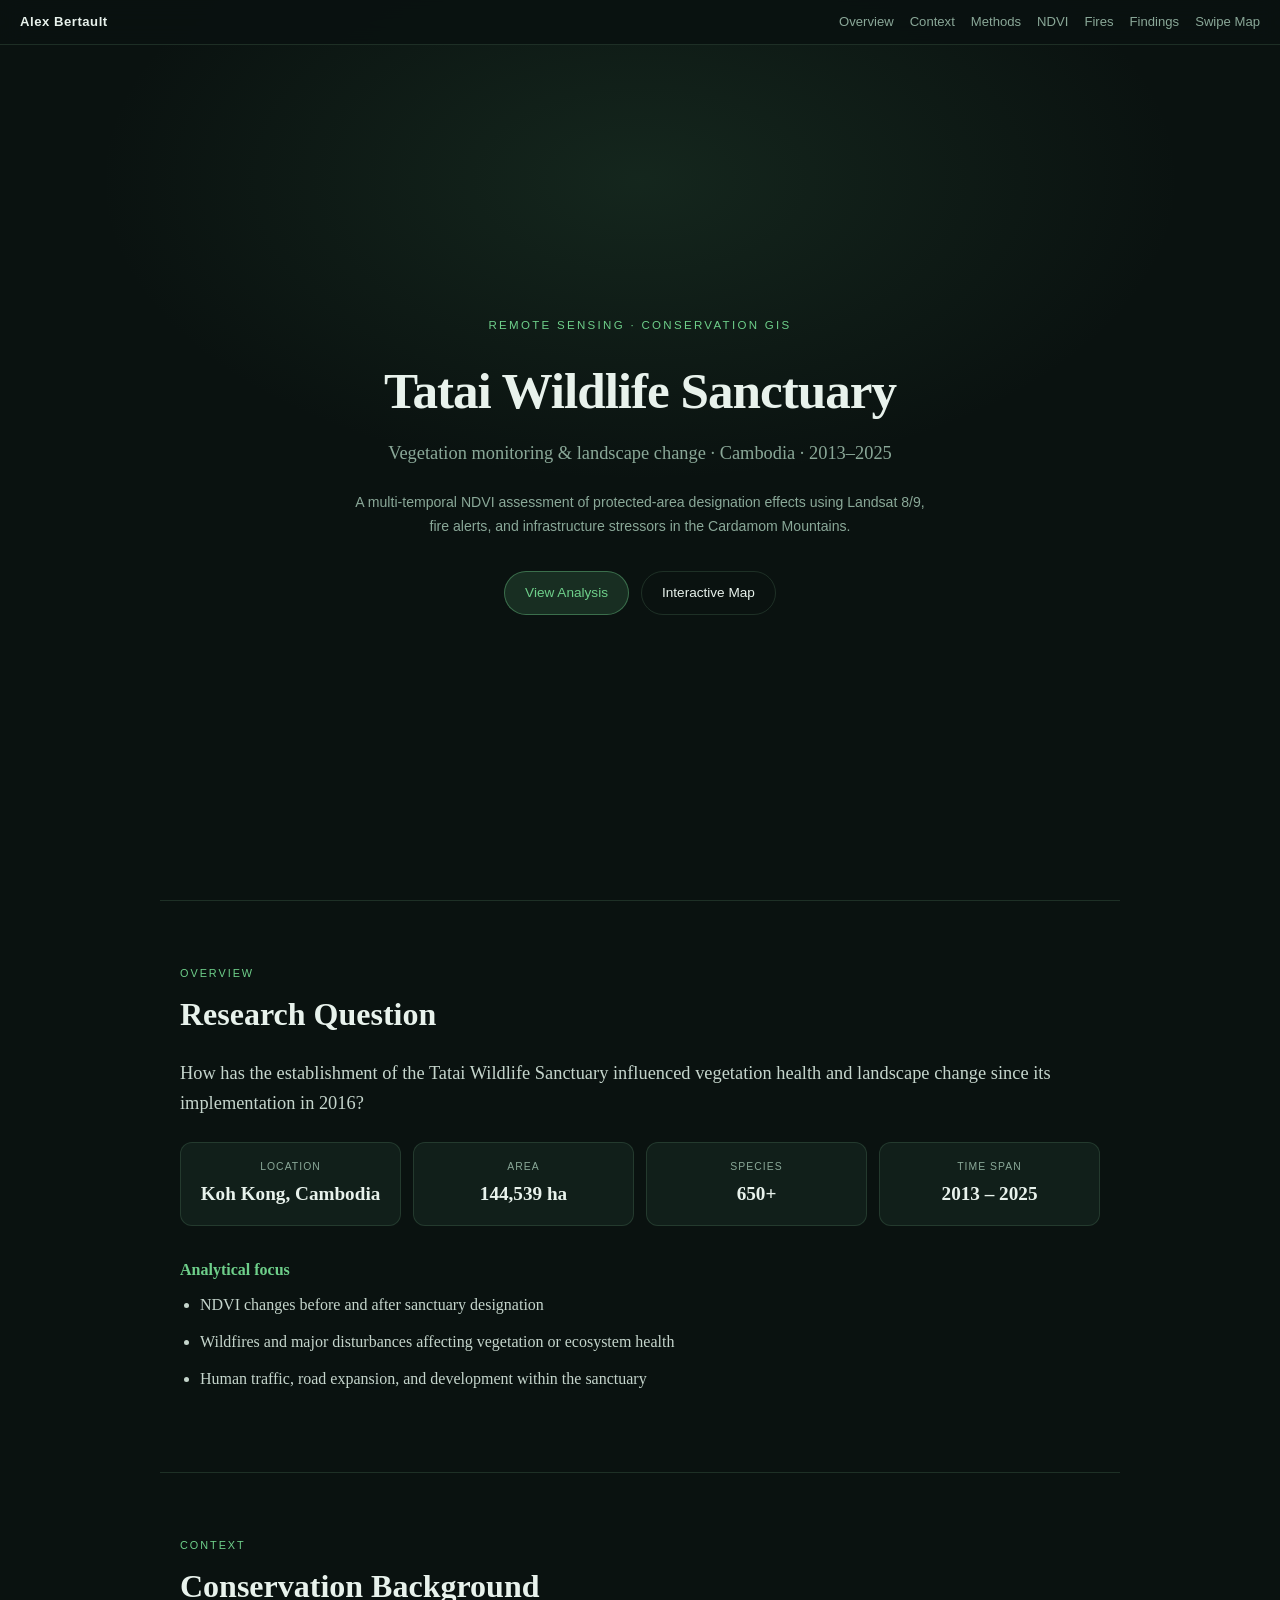
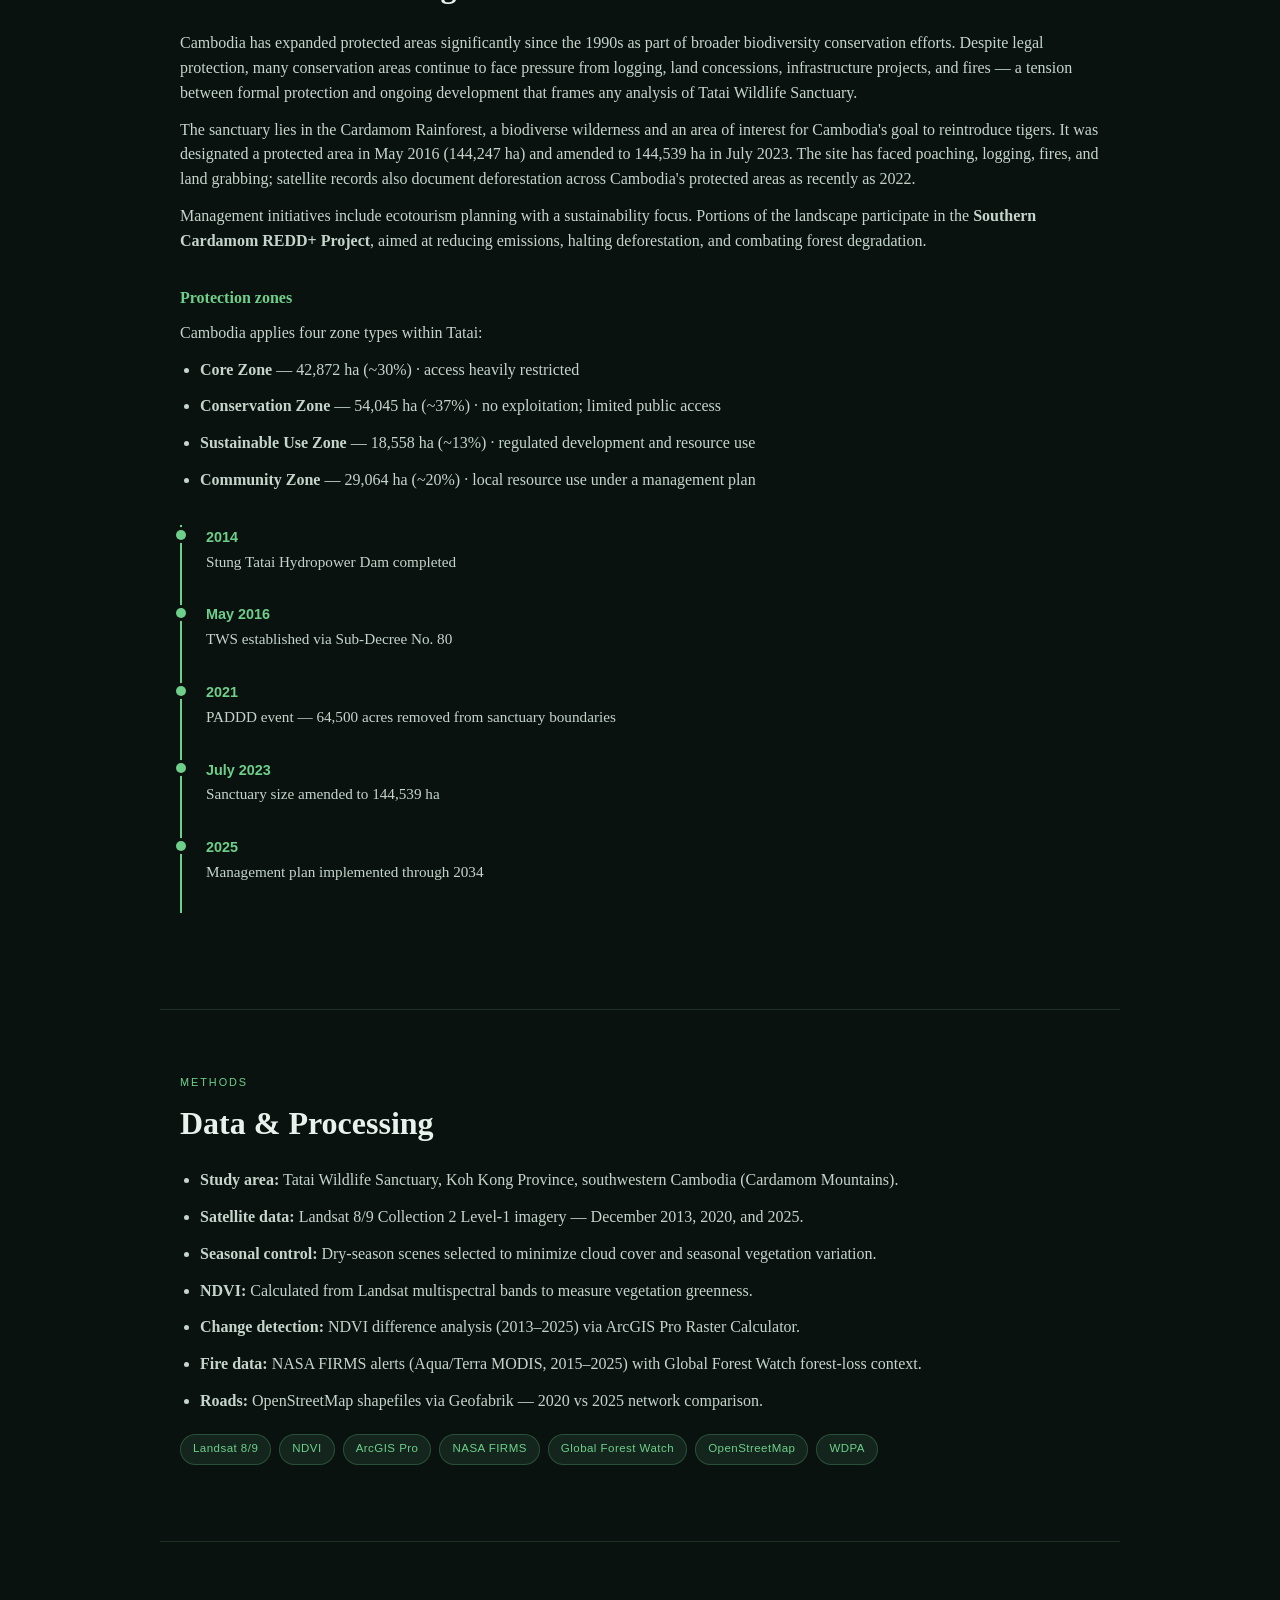
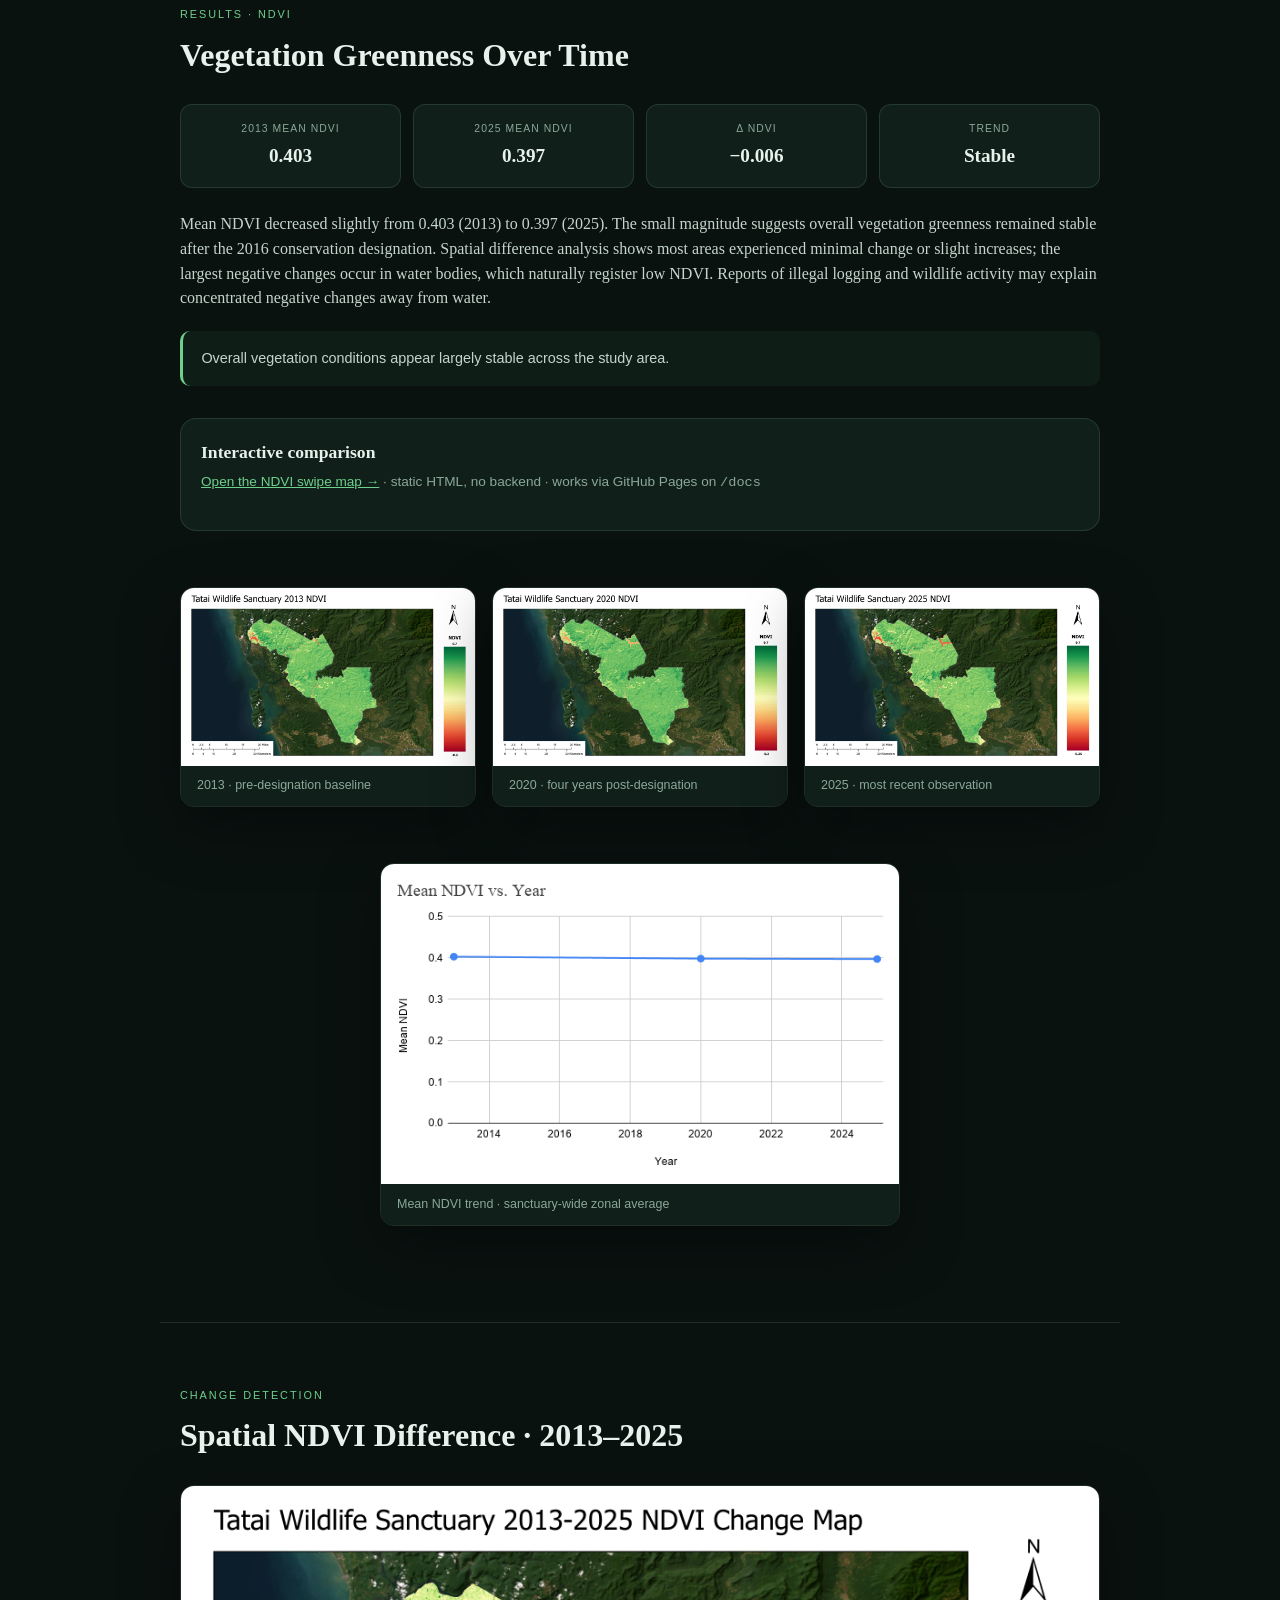
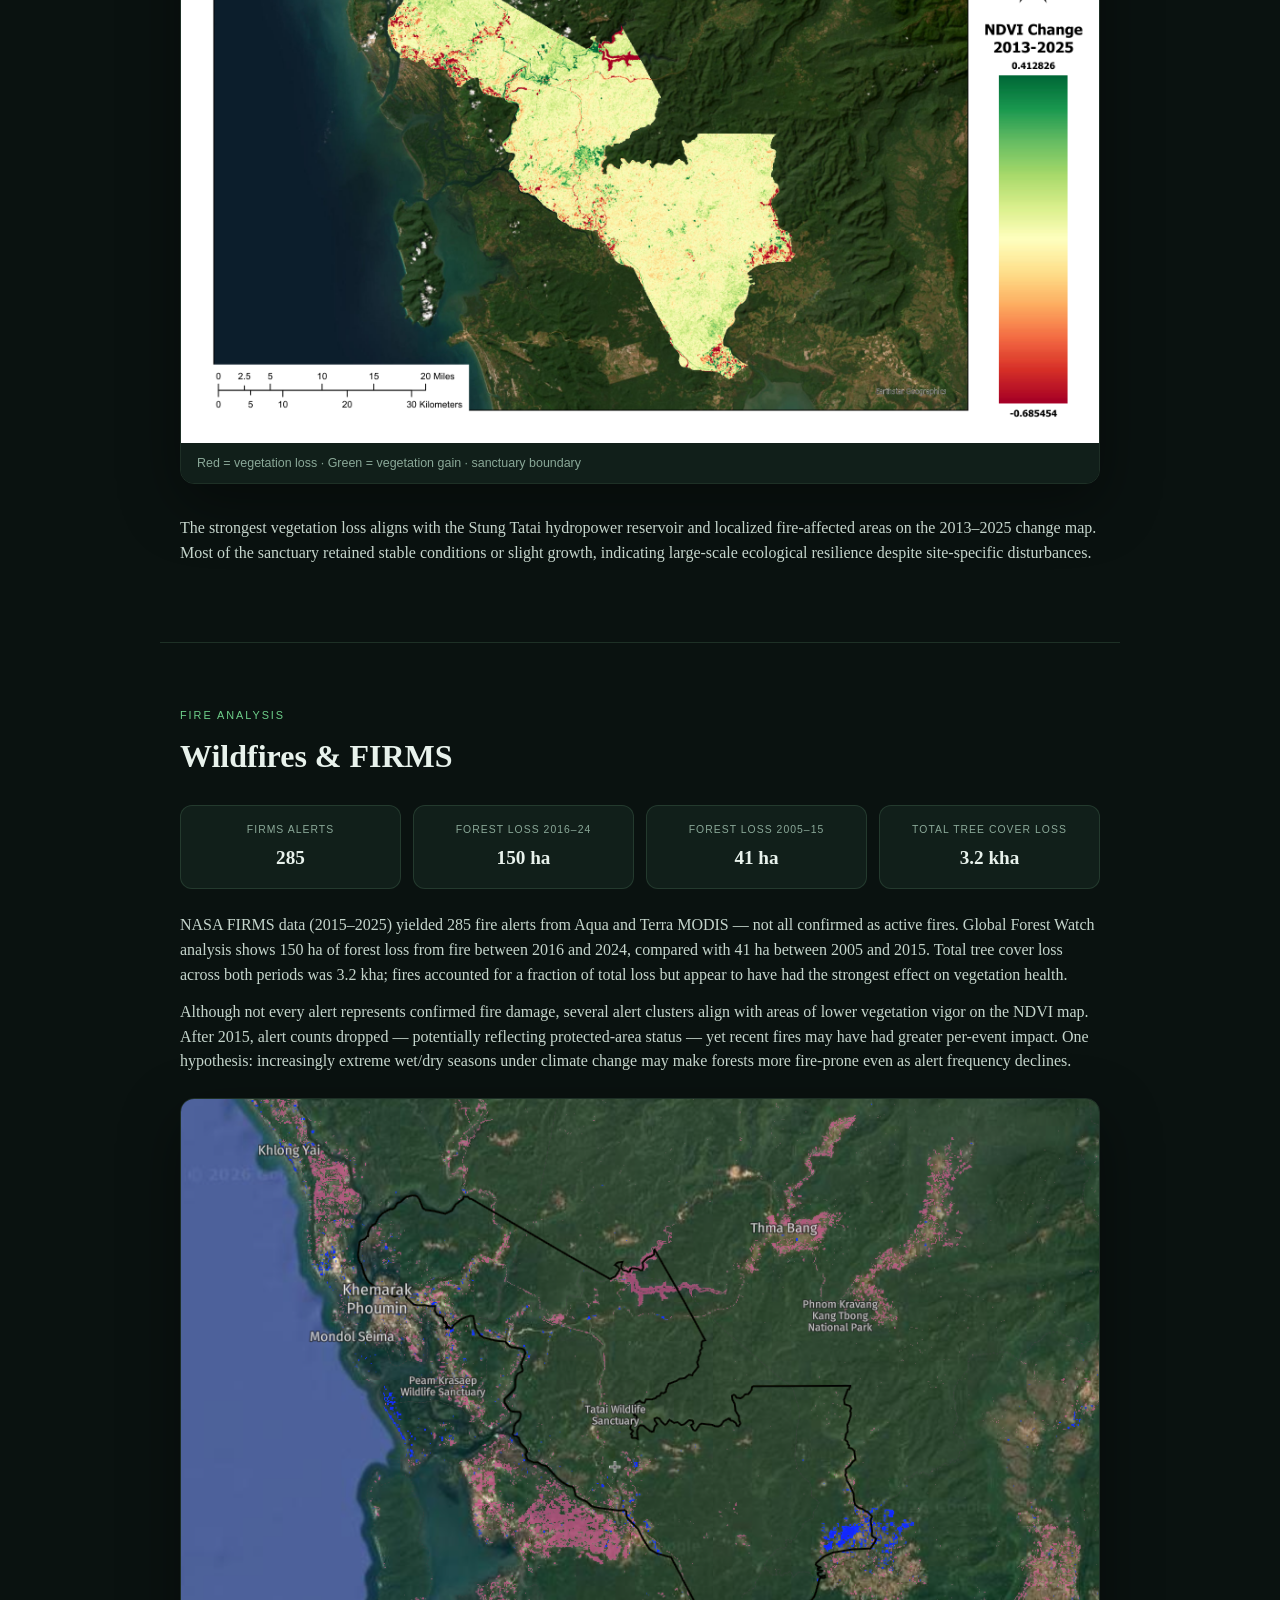
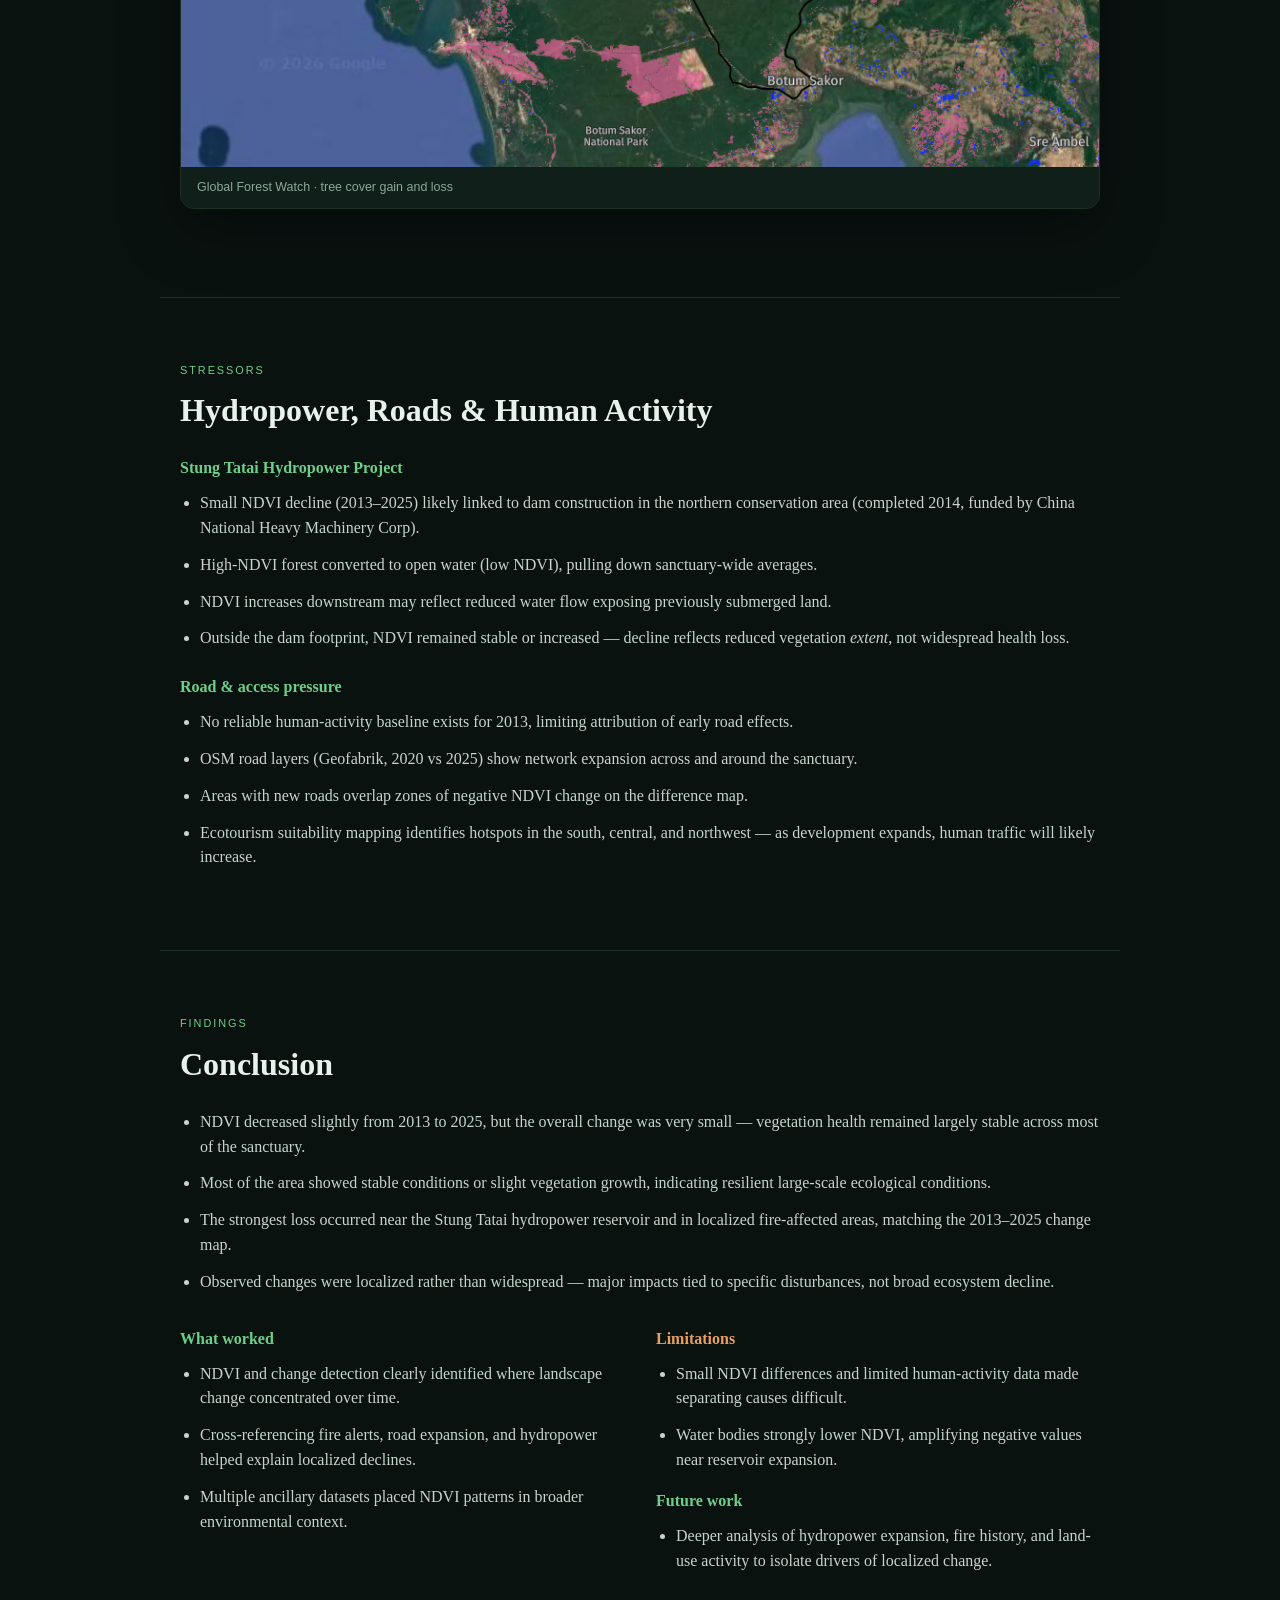
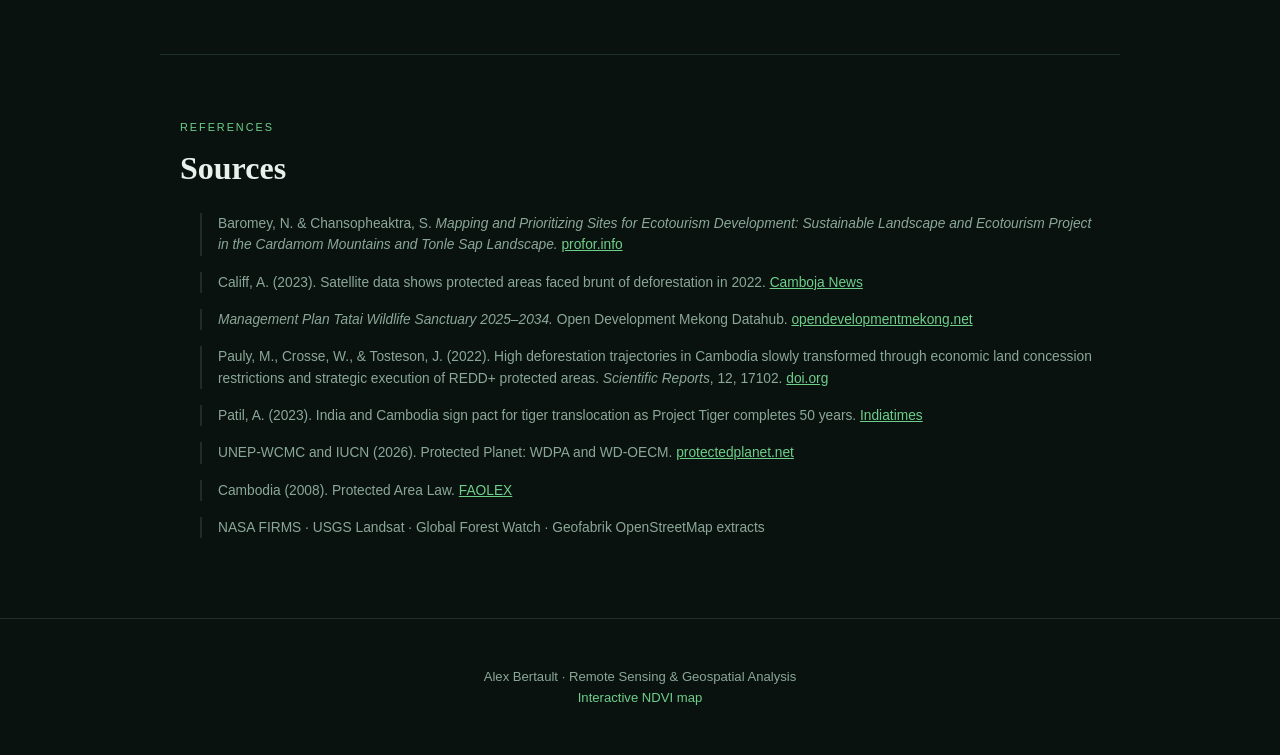
==== docs/index.html @ c4dde4e8 "Add Tatai Wildlife Sanctuary NDVI portfolio" ====
<!DOCTYPE html>
<html lang="en">
<head>
  <meta charset="UTF-8" />
  <meta name="viewport" content="width=device-width, initial-scale=1.0" />
  <title>Tatai Wildlife Sanctuary · Remote Sensing Analysis</title>
  <meta name="description" content="Landsat NDVI time-series and change detection for Tatai Wildlife Sanctuary, Cambodia." />
  <meta name="author" content="Alex Bertault" />
  <link rel="stylesheet" href="story.css" />
</head>
<body>
  <nav>
    <span class="brand">Alex Bertault</span>
    <div class="links">
      <a href="#overview">Overview</a>
      <a href="#context">Context</a>
      <a href="#methods">Methods</a>
      <a href="#ndvi">NDVI</a>
      <a href="#fires">Fires</a>
      <a href="#findings">Findings</a>
      <a href="swipe.html">Swipe Map</a>
    </div>
  </nav>

  <header class="hero">
    <div class="eyebrow">Remote Sensing · Conservation GIS</div>
    <h1>Tatai Wildlife Sanctuary</h1>
    <p class="sub">Vegetation monitoring &amp; landscape change · Cambodia · 2013–2025</p>
    <p class="team">
      A multi-temporal NDVI assessment of protected-area designation effects using Landsat 8/9,
      fire alerts, and infrastructure stressors in the Cardamom Mountains.
    </p>
    <div class="cta">
      <a class="btn primary" href="#ndvi">View Analysis</a>
      <a class="btn" href="swipe.html">Interactive Map</a>
    </div>
  </header>

  <section class="section" id="overview">
    <div class="section-label">Overview</div>
    <h2>Research Question</h2>
    <p class="lead">
      How has the establishment of the Tatai Wildlife Sanctuary influenced vegetation health and
      landscape change since its implementation in 2016?
    </p>
    <div class="stats">
      <div class="stat"><div class="k">Location</div><div class="v">Koh Kong, Cambodia</div></div>
      <div class="stat"><div class="k">Area</div><div class="v">144,539 ha</div></div>
      <div class="stat"><div class="k">Species</div><div class="v">650+</div></div>
      <div class="stat"><div class="k">Time span</div><div class="v">2013 – 2025</div></div>
    </div>
    <h3 class="subhead accent" style="margin-top:2rem;">Analytical focus</h3>
    <ul>
      <li>NDVI changes before and after sanctuary designation</li>
      <li>Wildfires and major disturbances affecting vegetation or ecosystem health</li>
      <li>Human traffic, road expansion, and development within the sanctuary</li>
    </ul>
  </section>

  <section class="section" id="context">
    <div class="section-label">Context</div>
    <h2>Conservation Background</h2>
    <p>
      Cambodia has expanded protected areas significantly since the 1990s as part of broader
      biodiversity conservation efforts. Despite legal protection, many conservation areas continue
      to face pressure from logging, land concessions, infrastructure projects, and fires — a
      tension between formal protection and ongoing development that frames any analysis of
      Tatai Wildlife Sanctuary.
    </p>
    <p>
      The sanctuary lies in the Cardamom Rainforest, a biodiverse wilderness and an area of
      interest for Cambodia's goal to reintroduce tigers. It was designated a protected area in
      May 2016 (144,247 ha) and amended to 144,539 ha in July 2023. The site has faced poaching,
      logging, fires, and land grabbing; satellite records also document deforestation across
      Cambodia's protected areas as recently as 2022.
    </p>
    <p>
      Management initiatives include ecotourism planning with a sustainability focus. Portions of
      the landscape participate in the <strong>Southern Cardamom REDD+ Project</strong>, aimed at
      reducing emissions, halting deforestation, and combating forest degradation.
    </p>

    <h3 class="subhead accent" style="margin-top:2rem;">Protection zones</h3>
    <p>Cambodia applies four zone types within Tatai:</p>
    <ul>
      <li><strong>Core Zone</strong> — 42,872 ha (~30%) · access heavily restricted</li>
      <li><strong>Conservation Zone</strong> — 54,045 ha (~37%) · no exploitation; limited public access</li>
      <li><strong>Sustainable Use Zone</strong> — 18,558 ha (~13%) · regulated development and resource use</li>
      <li><strong>Community Zone</strong> — 29,064 ha (~20%) · local resource use under a management plan</li>
    </ul>

    <div class="timeline">
      <div class="timeline-item"><span class="year">2014</span><br /><span class="event">Stung Tatai Hydropower Dam completed</span></div>
      <div class="timeline-item"><span class="year">May 2016</span><br /><span class="event">TWS established via Sub-Decree No. 80</span></div>
      <div class="timeline-item"><span class="year">2021</span><br /><span class="event">PADDD event — 64,500 acres removed from sanctuary boundaries</span></div>
      <div class="timeline-item"><span class="year">July 2023</span><br /><span class="event">Sanctuary size amended to 144,539 ha</span></div>
      <div class="timeline-item"><span class="year">2025</span><br /><span class="event">Management plan implemented through 2034</span></div>
    </div>
  </section>

  <section class="section" id="methods">
    <div class="section-label">Methods</div>
    <h2>Data &amp; Processing</h2>
    <ul>
      <li><strong>Study area:</strong> Tatai Wildlife Sanctuary, Koh Kong Province, southwestern Cambodia (Cardamom Mountains).</li>
      <li><strong>Satellite data:</strong> Landsat 8/9 Collection 2 Level-1 imagery — December 2013, 2020, and 2025.</li>
      <li><strong>Seasonal control:</strong> Dry-season scenes selected to minimize cloud cover and seasonal vegetation variation.</li>
      <li><strong>NDVI:</strong> Calculated from Landsat multispectral bands to measure vegetation greenness.</li>
      <li><strong>Change detection:</strong> NDVI difference analysis (2013–2025) via ArcGIS Pro Raster Calculator.</li>
      <li><strong>Fire data:</strong> NASA FIRMS alerts (Aqua/Terra MODIS, 2015–2025) with Global Forest Watch forest-loss context.</li>
      <li><strong>Roads:</strong> OpenStreetMap shapefiles via Geofabrik — 2020 vs 2025 network comparison.</li>
    </ul>
    <p class="tags">
      <span class="tag">Landsat 8/9</span>
      <span class="tag">NDVI</span>
      <span class="tag">ArcGIS Pro</span>
      <span class="tag">NASA FIRMS</span>
      <span class="tag">Global Forest Watch</span>
      <span class="tag">OpenStreetMap</span>
      <span class="tag">WDPA</span>
    </p>
  </section>

  <section class="section" id="ndvi">
    <div class="section-label">Results · NDVI</div>
    <h2>Vegetation Greenness Over Time</h2>
    <div class="stats">
      <div class="stat"><div class="k">2013 mean NDVI</div><div class="v">0.403</div></div>
      <div class="stat"><div class="k">2025 mean NDVI</div><div class="v">0.397</div></div>
      <div class="stat"><div class="k">Δ NDVI</div><div class="v">−0.006</div></div>
      <div class="stat"><div class="k">Trend</div><div class="v">Stable</div></div>
    </div>
    <p>
      Mean NDVI decreased slightly from 0.403 (2013) to 0.397 (2025). The small magnitude suggests
      overall vegetation greenness remained stable after the 2016 conservation designation. Spatial
      difference analysis shows most areas experienced minimal change or slight increases; the
      largest negative changes occur in water bodies, which naturally register low NDVI. Reports of
      illegal logging and wildlife activity may explain concentrated negative changes away from water.
    </p>
    <p class="callout">Overall vegetation conditions appear largely stable across the study area.</p>

    <div class="swipe-embed">
      <h3>Interactive comparison</h3>
      <p>
        <a href="swipe.html" style="color:var(--accent);">Open the NDVI swipe map →</a>
        · static HTML, no backend · works via GitHub Pages on <code>/docs</code>
      </p>
    </div>

    <div class="figure-grid three">
      <figure class="figure">
        <img src="assets/ndvi-2013.jpg" alt="NDVI map 2013" loading="lazy" />
        <figcaption>2013 · pre-designation baseline</figcaption>
      </figure>
      <figure class="figure">
        <img src="assets/ndvi-2020.jpg" alt="NDVI map 2020" loading="lazy" />
        <figcaption>2020 · four years post-designation</figcaption>
      </figure>
      <figure class="figure">
        <img src="assets/ndvi-2025.jpg" alt="NDVI map 2025" loading="lazy" />
        <figcaption>2025 · most recent observation</figcaption>
      </figure>
    </div>

    <figure class="figure chart">
      <img src="assets/mean-ndvi-chart.png" alt="Mean NDVI vs year line chart" loading="lazy" />
      <figcaption>Mean NDVI trend · sanctuary-wide zonal average</figcaption>
    </figure>
  </section>

  <section class="section" id="change">
    <div class="section-label">Change Detection</div>
    <h2>Spatial NDVI Difference · 2013–2025</h2>
    <figure class="figure hero-map">
      <img src="assets/ndvi-change-map.png" alt="NDVI change map 2013 to 2025" loading="lazy" />
      <figcaption>Red = vegetation loss · Green = vegetation gain · sanctuary boundary</figcaption>
    </figure>
    <p>
      The strongest vegetation loss aligns with the Stung Tatai hydropower reservoir and localized
      fire-affected areas on the 2013–2025 change map. Most of the sanctuary retained stable
      conditions or slight growth, indicating large-scale ecological resilience despite
      site-specific disturbances.
    </p>
  </section>

  <section class="section" id="fires">
    <div class="section-label">Fire Analysis</div>
    <h2>Wildfires &amp; FIRMS</h2>
    <div class="stats">
      <div class="stat"><div class="k">FIRMS alerts</div><div class="v">285</div></div>
      <div class="stat"><div class="k">Forest loss 2016–24</div><div class="v">150 ha</div></div>
      <div class="stat"><div class="k">Forest loss 2005–15</div><div class="v">41 ha</div></div>
      <div class="stat"><div class="k">Total tree cover loss</div><div class="v">3.2 kha</div></div>
    </div>
    <p>
      NASA FIRMS data (2015–2025) yielded 285 fire alerts from Aqua and Terra MODIS — not all
      confirmed as active fires. Global Forest Watch analysis shows 150 ha of forest loss from
      fire between 2016 and 2024, compared with 41 ha between 2005 and 2015. Total tree cover loss
      across both periods was 3.2 kha; fires accounted for a fraction of total loss but appear to
      have had the strongest effect on vegetation health.
    </p>
    <p>
      Although not every alert represents confirmed fire damage, several alert clusters align with
      areas of lower vegetation vigor on the NDVI map. After 2015, alert counts dropped — potentially
      reflecting protected-area status — yet recent fires may have had greater per-event impact. One
      hypothesis: increasingly extreme wet/dry seasons under climate change may make forests more
      fire-prone even as alert frequency declines.
    </p>
    <figure class="figure">
      <img src="assets/forest-coverage.png" alt="Global Forest Watch tree cover change" loading="lazy" />
      <figcaption>Global Forest Watch · tree cover gain and loss</figcaption>
    </figure>
  </section>

  <section class="section" id="stressors">
    <div class="section-label">Stressors</div>
    <h2>Hydropower, Roads &amp; Human Activity</h2>

    <h3 class="subhead accent">Stung Tatai Hydropower Project</h3>
    <ul>
      <li>Small NDVI decline (2013–2025) likely linked to dam construction in the northern conservation area (completed 2014, funded by China National Heavy Machinery Corp).</li>
      <li>High-NDVI forest converted to open water (low NDVI), pulling down sanctuary-wide averages.</li>
      <li>NDVI increases downstream may reflect reduced water flow exposing previously submerged land.</li>
      <li>Outside the dam footprint, NDVI remained stable or increased — decline reflects reduced vegetation <em>extent</em>, not widespread health loss.</li>
    </ul>

    <h3 class="subhead accent" style="margin-top:1.5rem;">Road &amp; access pressure</h3>
    <ul>
      <li>No reliable human-activity baseline exists for 2013, limiting attribution of early road effects.</li>
      <li>OSM road layers (Geofabrik, 2020 vs 2025) show network expansion across and around the sanctuary.</li>
      <li>Areas with new roads overlap zones of negative NDVI change on the difference map.</li>
      <li>Ecotourism suitability mapping identifies hotspots in the south, central, and northwest — as development expands, human traffic will likely increase.</li>
    </ul>
  </section>

  <section class="section" id="findings">
    <div class="section-label">Findings</div>
    <h2>Conclusion</h2>
    <ul>
      <li>NDVI decreased slightly from 2013 to 2025, but the overall change was very small — vegetation health remained largely stable across most of the sanctuary.</li>
      <li>Most of the area showed stable conditions or slight vegetation growth, indicating resilient large-scale ecological conditions.</li>
      <li>The strongest loss occurred near the Stung Tatai hydropower reservoir and in localized fire-affected areas, matching the 2013–2025 change map.</li>
      <li>Observed changes were localized rather than widespread — major impacts tied to specific disturbances, not broad ecosystem decline.</li>
    </ul>

    <div class="split" style="margin-top:2rem;">
      <div>
        <h3 class="subhead accent">What worked</h3>
        <ul>
          <li>NDVI and change detection clearly identified where landscape change concentrated over time.</li>
          <li>Cross-referencing fire alerts, road expansion, and hydropower helped explain localized declines.</li>
          <li>Multiple ancillary datasets placed NDVI patterns in broader environmental context.</li>
        </ul>
      </div>
      <div>
        <h3 class="subhead warn">Limitations</h3>
        <ul>
          <li>Small NDVI differences and limited human-activity data made separating causes difficult.</li>
          <li>Water bodies strongly lower NDVI, amplifying negative values near reservoir expansion.</li>
        </ul>
        <h3 class="subhead accent" style="margin-top:1rem;">Future work</h3>
        <ul>
          <li>Deeper analysis of hydropower expansion, fire history, and land-use activity to isolate drivers of localized change.</li>
        </ul>
      </div>
    </div>
  </section>

  <section class="section" id="references">
    <div class="section-label">References</div>
    <h2>Sources</h2>
    <ul class="refs">
      <li>
        Baromey, N. &amp; Chansopheaktra, S. <em>Mapping and Prioritizing Sites for Ecotourism Development: Sustainable Landscape and Ecotourism Project in the Cardamom Mountains and Tonle Sap Landscape.</em>
        <a href="https://www.profor.info/sites/default/files/publication/Prioritizing%20Ecotourism%20Sites%2C%20Development%20%26%20Management%20Models%20and%20Priority%20Investments_Review.pdf" target="_blank" rel="noopener">profor.info</a>
      </li>
      <li>
        Califf, A. (2023). Satellite data shows protected areas faced brunt of deforestation in 2022.
        <a href="https://cambojanews.com/satellite-data-shows-protected-areas-faced-brunt-of-deforestation-in-2022/" target="_blank" rel="noopener">Camboja News</a>
      </li>
      <li>
        <em>Management Plan Tatai Wildlife Sanctuary 2025–2034.</em> Open Development Mekong Datahub.
        <a href="https://data.laos.opendevelopmentmekong.net/library_record/management-plan-tatai-wildlife-sanctuary-2025-2034" target="_blank" rel="noopener">opendevelopmentmekong.net</a>
      </li>
      <li>
        Pauly, M., Crosse, W., &amp; Tosteson, J. (2022). High deforestation trajectories in Cambodia slowly transformed through economic land concession restrictions and strategic execution of REDD+ protected areas. <em>Scientific Reports</em>, 12, 17102.
        <a href="https://doi.org/10.1038/s41598-022-19660-0" target="_blank" rel="noopener">doi.org</a>
      </li>
      <li>
        Patil, A. (2023). India and Cambodia sign pact for tiger translocation as Project Tiger completes 50 years.
        <a href="https://www.indiatimes.com/explainers/news/india-and-cambodia-sign-pact-for-tiger-translocation-as-project-tiger-completes-50-years/articleshow/127035070.html" target="_blank" rel="noopener">Indiatimes</a>
      </li>
      <li>
        UNEP-WCMC and IUCN (2026). Protected Planet: WDPA and WD-OECM.
        <a href="https://www.protectedplanet.net" target="_blank" rel="noopener">protectedplanet.net</a>
      </li>
      <li>
        Cambodia (2008). Protected Area Law.
        <a href="https://faolex.fao.org/docs/pdf/cam81966.pdf" target="_blank" rel="noopener">FAOLEX</a>
      </li>
      <li>NASA FIRMS · USGS Landsat · Global Forest Watch · Geofabrik OpenStreetMap extracts</li>
    </ul>
  </section>

  <footer>
    Alex Bertault · Remote Sensing &amp; Geospatial Analysis<br />
    <a href="swipe.html">Interactive NDVI map</a>
  </footer>
</body>
</html>
---- docs/story.css ----
:root {
  --bg: #0a1210;
  --surface: #111f1a;
  --border: rgba(120, 180, 140, 0.18);
  --text: #e8f2ec;
  --muted: #8aa898;
  --accent: #6ecf8a;
  --serif: "Iowan Old Style", "Palatino Linotype", Palatino, Georgia, serif;
  --sans: "SF Pro Text", "Helvetica Neue", Arial, sans-serif;
}

* { box-sizing: border-box; margin: 0; padding: 0; }

html { scroll-behavior: smooth; }

body {
  font-family: var(--serif);
  background: var(--bg);
  color: var(--text);
  line-height: 1.55;
}

/* ── Nav ── */
nav {
  position: fixed;
  top: 0; left: 0; right: 0;
  z-index: 100;
  display: flex;
  align-items: center;
  justify-content: space-between;
  padding: 0.75rem 1.25rem;
  background: rgba(10, 18, 16, 0.88);
  backdrop-filter: blur(12px);
  border-bottom: 1px solid var(--border);
  font-family: var(--sans);
  font-size: 0.82rem;
}

nav .brand { color: var(--accent); font-weight: 600; letter-spacing: 0.04em; }

nav .links { display: flex; gap: 1rem; flex-wrap: wrap; }

nav a {
  color: var(--muted);
  text-decoration: none;
  transition: color 0.2s;
}

nav a:hover { color: var(--text); }

/* ── Hero ── */
.hero {
  min-height: 100vh;
  display: flex;
  flex-direction: column;
  align-items: center;
  justify-content: center;
  text-align: center;
  padding: 6rem 1.5rem 4rem;
  background:
    radial-gradient(900px 500px at 50% 20%, rgba(62, 120, 82, 0.2), transparent 60%),
    var(--bg);
}

.hero .eyebrow {
  font-family: var(--sans);
  font-size: 0.72rem;
  letter-spacing: 0.2em;
  text-transform: uppercase;
  color: var(--accent);
  margin-bottom: 1rem;
}

.hero h1 {
  font-size: clamp(2rem, 5vw, 3.2rem);
  font-weight: 600;
  letter-spacing: -0.02em;
  margin-bottom: 0.5rem;
}

.hero .sub {
  font-size: 1.15rem;
  color: var(--muted);
  margin-bottom: 1.5rem;
}

.hero .team {
  font-family: var(--sans);
  font-size: 0.88rem;
  color: var(--muted);
  max-width: 36rem;
  line-height: 1.7;
}

.hero .cta {
  margin-top: 2rem;
  display: flex;
  gap: 0.75rem;
  flex-wrap: wrap;
  justify-content: center;
}

.btn {
  font-family: var(--sans);
  font-size: 0.85rem;
  padding: 0.65rem 1.25rem;
  border-radius: 999px;
  text-decoration: none;
  border: 1px solid var(--border);
  color: var(--text);
  transition: background 0.2s, border-color 0.2s;
}

.btn.primary {
  background: rgba(110, 207, 138, 0.15);
  border-color: rgba(110, 207, 138, 0.4);
  color: var(--accent);
}

.btn:hover {
  background: rgba(110, 207, 138, 0.22);
  border-color: var(--accent);
}

/* ── Sections ── */
.section {
  max-width: 960px;
  margin: 0 auto;
  padding: 4rem 1.25rem;
  border-top: 1px solid var(--border);
}

.section-label {
  font-family: var(--sans);
  font-size: 0.68rem;
  letter-spacing: 0.18em;
  text-transform: uppercase;
  color: var(--accent);
  margin-bottom: 0.5rem;
}

.section h2 {
  font-size: clamp(1.5rem, 3vw, 2rem);
  margin-bottom: 1.25rem;
  font-weight: 600;
}

.section p, .section li {
  color: #c5d5cc;
  margin-bottom: 0.75rem;
}

.section ul {
  padding-left: 1.25rem;
  margin-bottom: 1rem;
}

/* ── Slide figures ── */
.slide-figure {
  margin: 1.5rem 0;
  border-radius: 14px;
  overflow: hidden;
  border: 1px solid var(--border);
  box-shadow: 0 20px 60px rgba(0, 0, 0, 0.4);
}

.slide-figure img {
  display: block;
  width: 100%;
  height: auto;
}

.slide-figure figcaption {
  font-family: var(--sans);
  font-size: 0.78rem;
  color: var(--muted);
  padding: 0.65rem 1rem;
  background: var(--surface);
}

.figure {
  margin: 1.5rem 0;
  border-radius: 14px;
  overflow: hidden;
  border: 1px solid var(--border);
  box-shadow: 0 20px 60px rgba(0, 0, 0, 0.4);
}

.figure img {
  display: block;
  width: 100%;
  height: auto;
}

.figure figcaption {
  font-family: var(--sans);
  font-size: 0.78rem;
  color: var(--muted);
  padding: 0.65rem 1rem;
  background: var(--surface);
}

.figure.chart { max-width: 520px; margin: 2rem auto; }
.figure.hero-map { margin: 1.5rem 0 2rem; }

.figure-grid {
  display: grid;
  gap: 1rem;
  margin: 1.5rem 0;
}

@media (min-width: 700px) {
  .figure-grid.three { grid-template-columns: repeat(3, 1fr); }
}

.lead {
  font-size: 1.15rem;
  color: #d4e4da;
  margin-bottom: 1.5rem;
  line-height: 1.6;
}

.tags {
  display: flex;
  flex-wrap: wrap;
  gap: 0.5rem;
  margin-top: 1.25rem;
}

.tag {
  font-family: var(--sans);
  font-size: 0.72rem;
  letter-spacing: 0.04em;
  padding: 0.35rem 0.75rem;
  border-radius: 999px;
  background: rgba(110, 207, 138, 0.1);
  border: 1px solid rgba(110, 207, 138, 0.25);
  color: var(--accent);
}

.subhead {
  font-size: 1rem;
  margin-bottom: 0.65rem;
  font-weight: 600;
}

.subhead.accent { color: var(--accent); }
.subhead.warn { color: #e8a060; }

.refs {
  list-style: none;
  padding: 0;
}

.refs li {
  font-family: var(--sans);
  font-size: 0.86rem;
  color: var(--muted);
  margin-bottom: 1rem;
  line-height: 1.55;
  padding-left: 1rem;
  border-left: 2px solid var(--border);
}

.refs a {
  color: var(--accent);
  word-break: break-word;
}

.refs a:hover { text-decoration: underline; }

footer a {
  color: var(--accent);
  text-decoration: none;
}

footer a:hover { text-decoration: underline; }

nav .brand { color: var(--text); font-weight: 600; }

.callout {
  margin: 1.25rem 0;
  padding: 1rem 1.15rem;
  background: rgba(110, 207, 138, 0.06);
  border-radius: 10px;
  border-left: 3px solid var(--accent);
  font-family: var(--sans);
  font-size: 0.9rem;
  color: #b8cfc0;
}

.slide-grid {
  display: grid;
  gap: 1rem;
  margin: 1.5rem 0;
}

@media (min-width: 700px) {
  .slide-grid.two { grid-template-columns: 1fr 1fr; }
  .slide-grid.three { grid-template-columns: repeat(3, 1fr); }
}

/* ── Timeline ── */
.timeline {
  display: flex;
  flex-direction: column;
  gap: 0;
  margin: 2rem 0;
  border-left: 2px solid var(--accent);
  padding-left: 1.5rem;
}

.timeline-item {
  position: relative;
  padding-bottom: 1.75rem;
}

.timeline-item::before {
  content: "";
  position: absolute;
  left: -1.85rem;
  top: 0.35rem;
  width: 10px;
  height: 10px;
  border-radius: 50%;
  background: var(--accent);
  box-shadow: 0 0 0 3px var(--bg);
}

.timeline-item .year {
  font-family: var(--sans);
  font-weight: 700;
  color: var(--accent);
  font-size: 0.9rem;
}

.timeline-item .event {
  font-size: 0.95rem;
  color: #c5d5cc;
}

/* ── Stats row ── */
.stats {
  display: grid;
  grid-template-columns: repeat(auto-fit, minmax(140px, 1fr));
  gap: 0.75rem;
  margin: 1.5rem 0;
}

.stat {
  background: var(--surface);
  border: 1px solid var(--border);
  border-radius: 12px;
  padding: 1rem;
  text-align: center;
}

.stat .k {
  font-family: var(--sans);
  font-size: 0.65rem;
  letter-spacing: 0.1em;
  text-transform: uppercase;
  color: var(--muted);
}

.stat .v {
  font-size: 1.2rem;
  font-weight: 600;
  margin-top: 0.25rem;
}

/* ── Swipe embed ── */
.swipe-embed {
  margin: 2rem 0;
  padding: 1.25rem;
  background: var(--surface);
  border: 1px solid var(--border);
  border-radius: 16px;
}

.swipe-embed h3 {
  font-size: 1.1rem;
  margin-bottom: 0.35rem;
}

.swipe-embed p {
  font-family: var(--sans);
  font-size: 0.85rem;
  color: var(--muted);
  margin-bottom: 1rem;
}

.swipe-embed iframe {
  width: 100%;
  height: 620px;
  border: 0;
  border-radius: 12px;
  background: #050807;
}

@media (max-width: 640px) {
  .swipe-embed iframe { height: 420px; }
  nav .links { display: none; }
}

/* ── Two-col text + image ── */
.split {
  display: grid;
  gap: 2rem;
  align-items: start;
}

@media (min-width: 768px) {
  .split { grid-template-columns: 1fr 1fr; }
}

/* ── Footer ── */
footer {
  text-align: center;
  padding: 3rem 1.25rem;
  font-family: var(--sans);
  font-size: 0.82rem;
  color: var(--muted);
  border-top: 1px solid var(--border);
}

.note {
  font-family: var(--sans);
  font-size: 0.82rem;
  color: var(--muted);
  font-style: italic;
  margin-top: 1rem;
  padding: 0.75rem 1rem;
  background: rgba(110, 207, 138, 0.06);
  border-radius: 8px;
  border-left: 3px solid var(--accent);
}
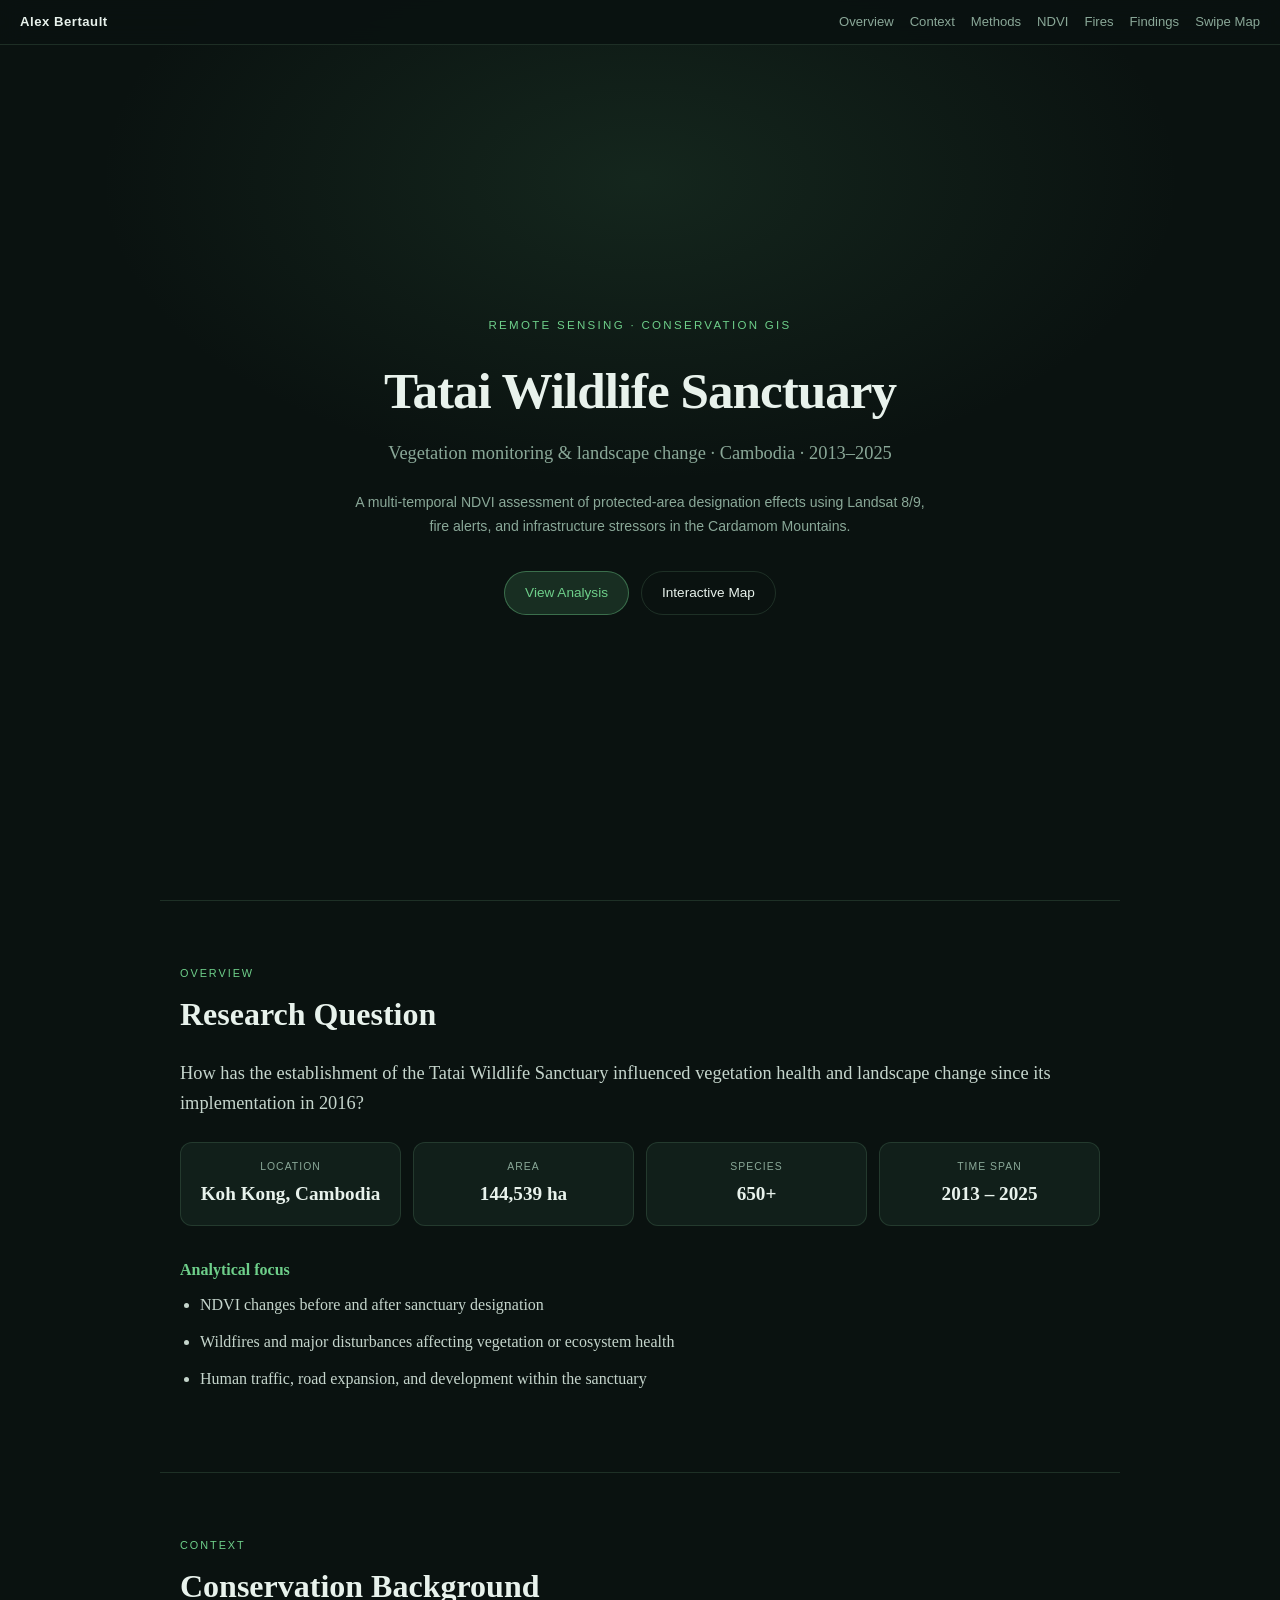
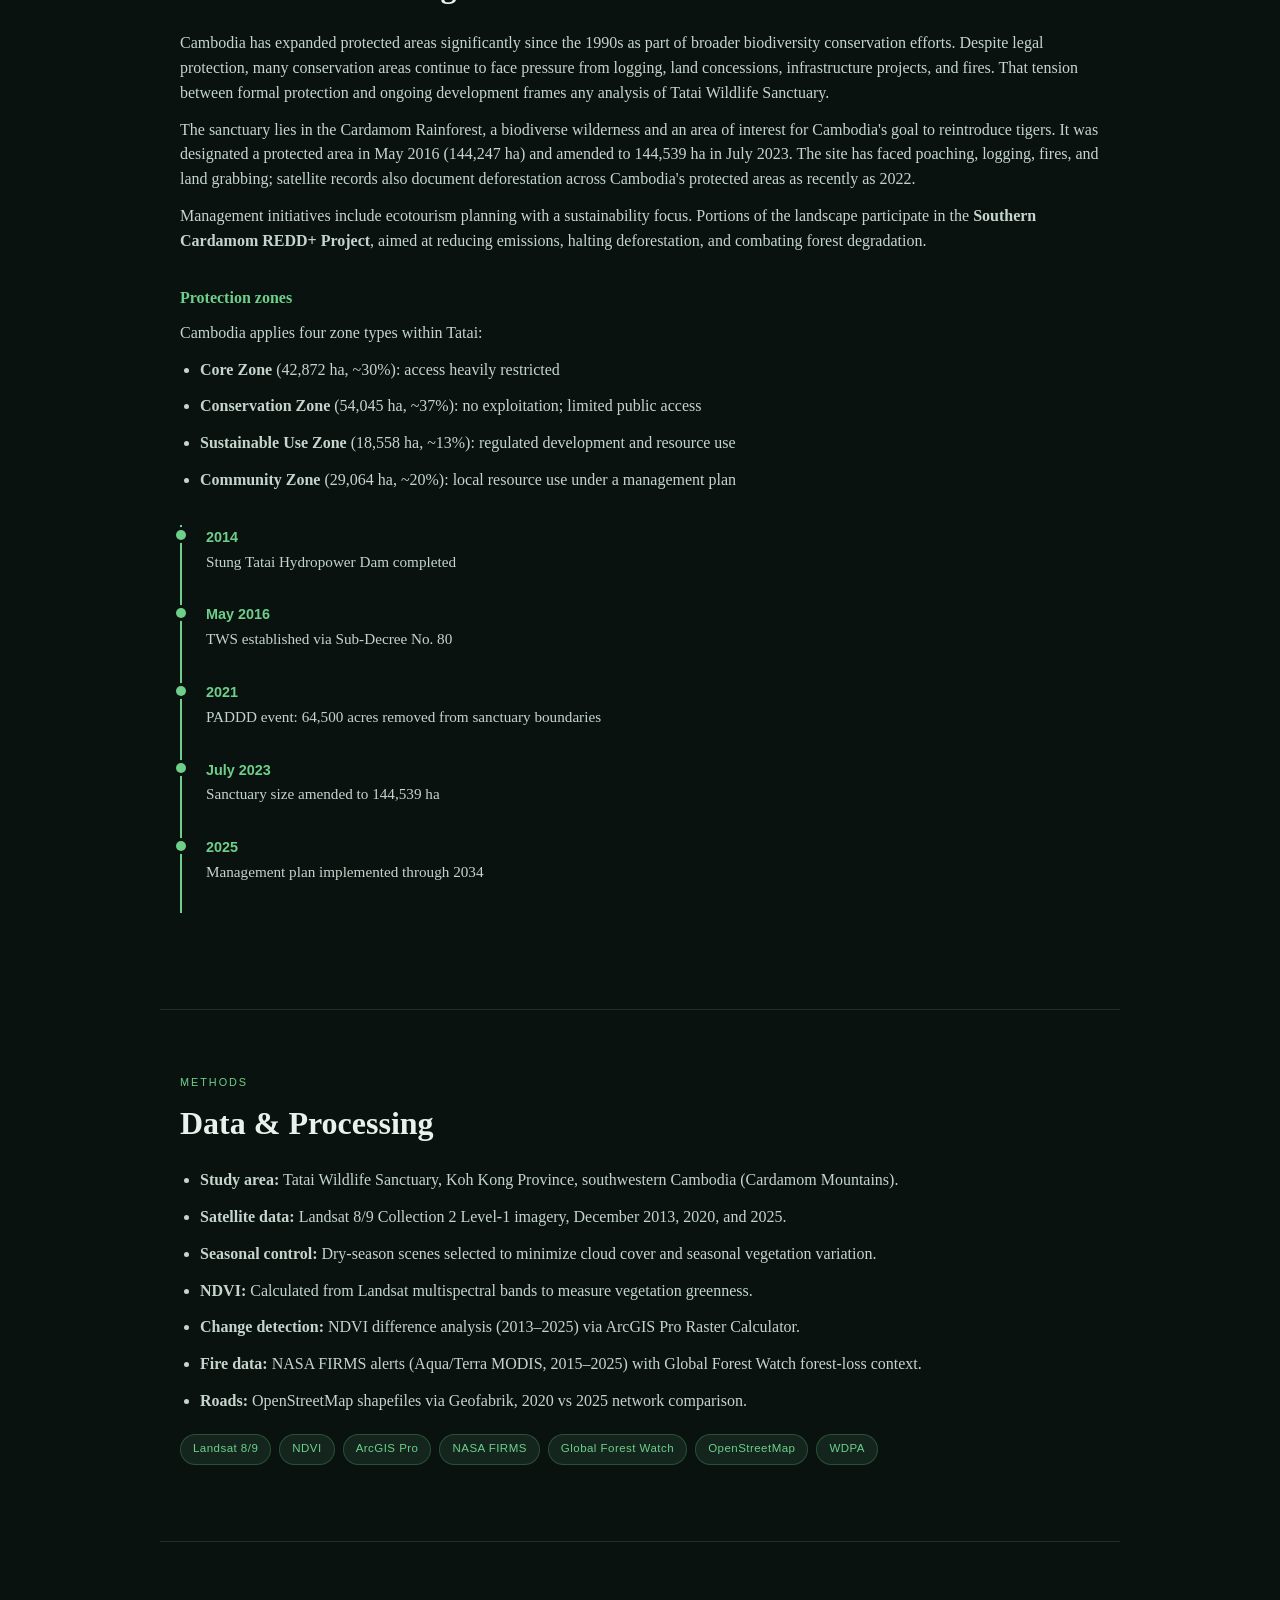
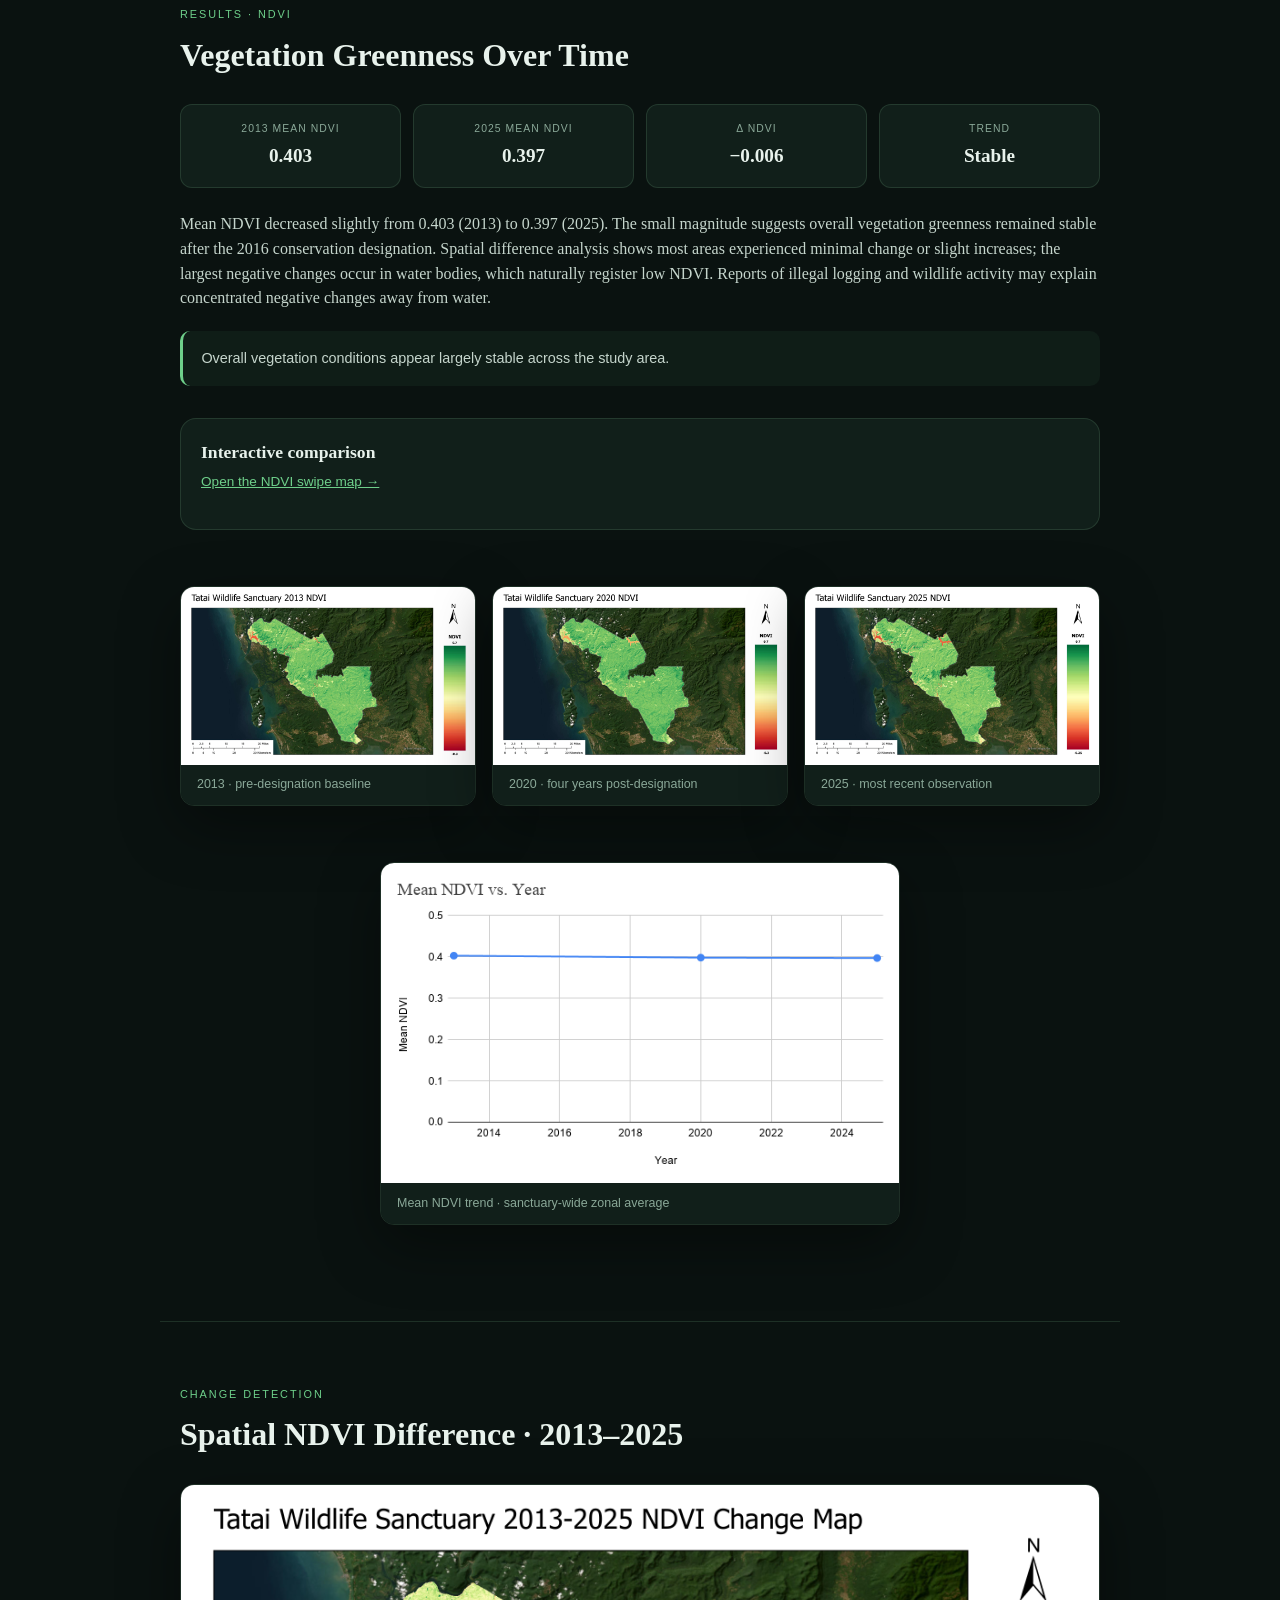
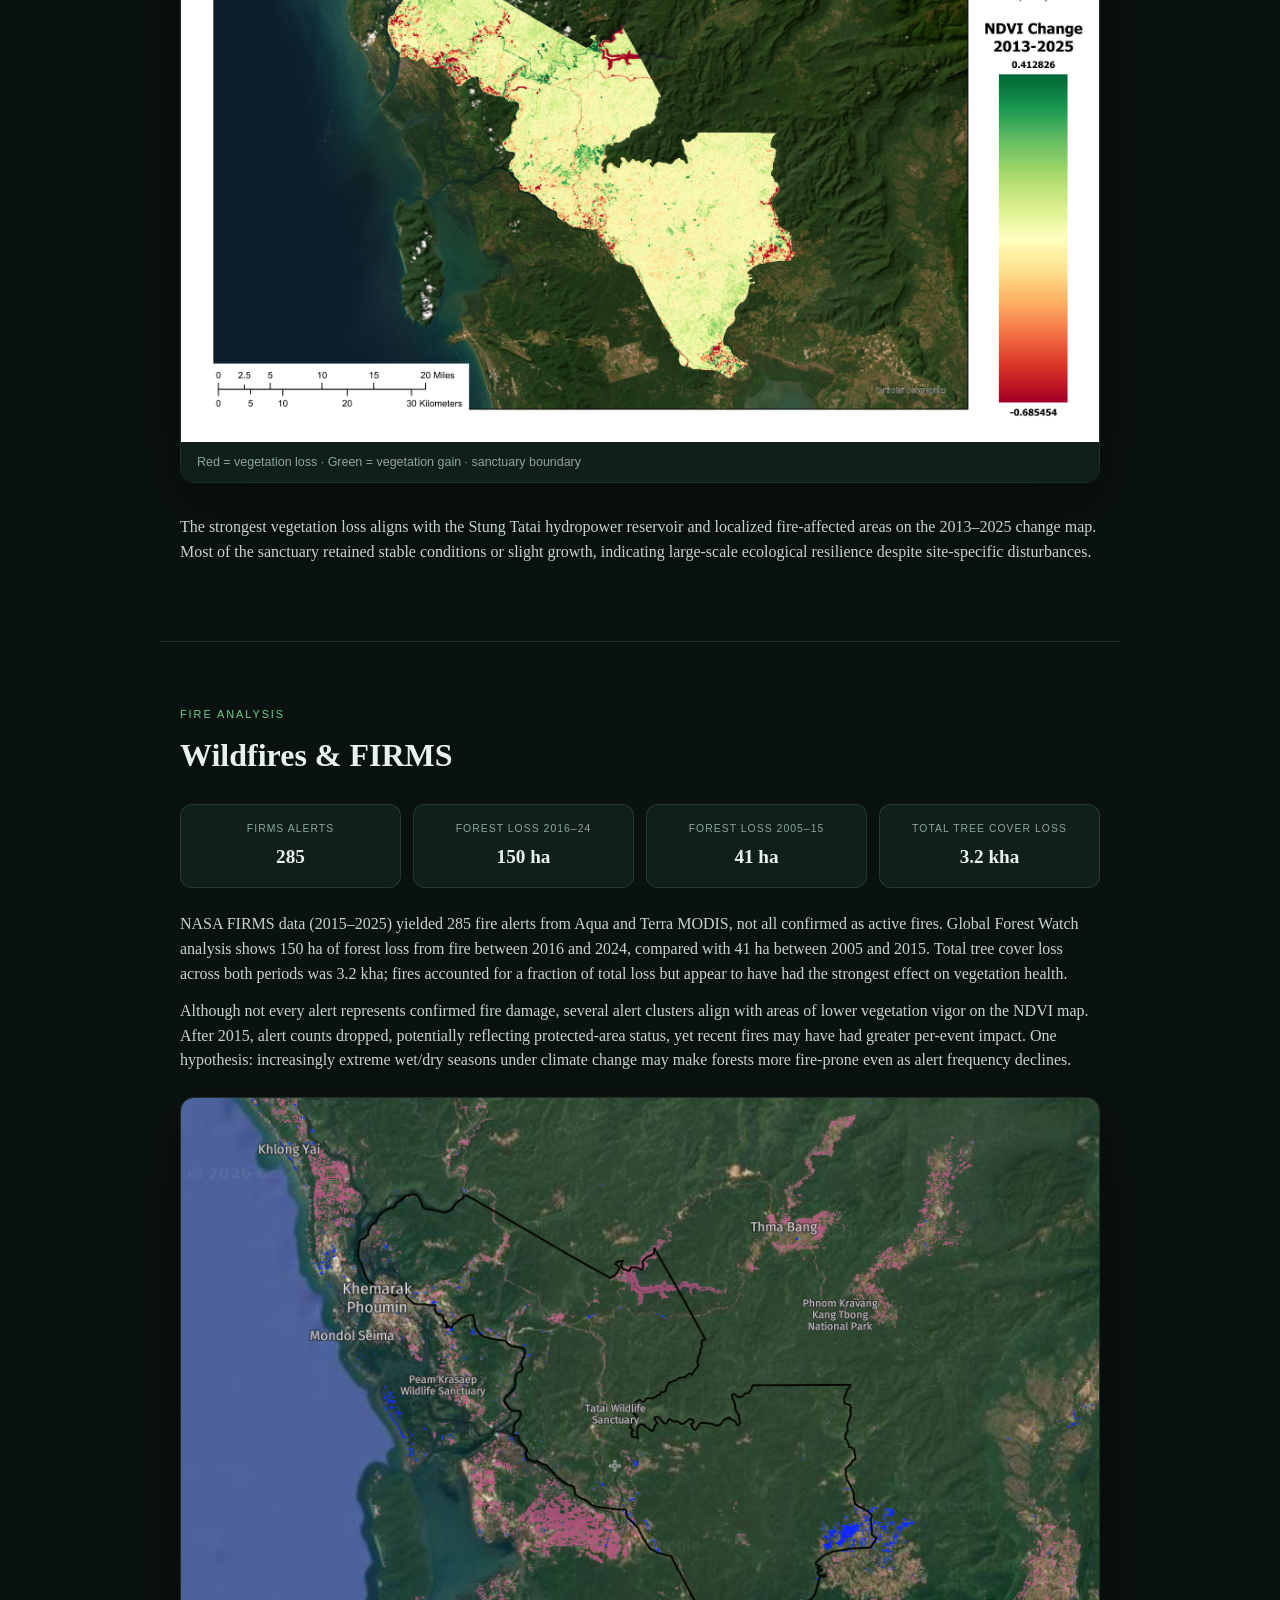
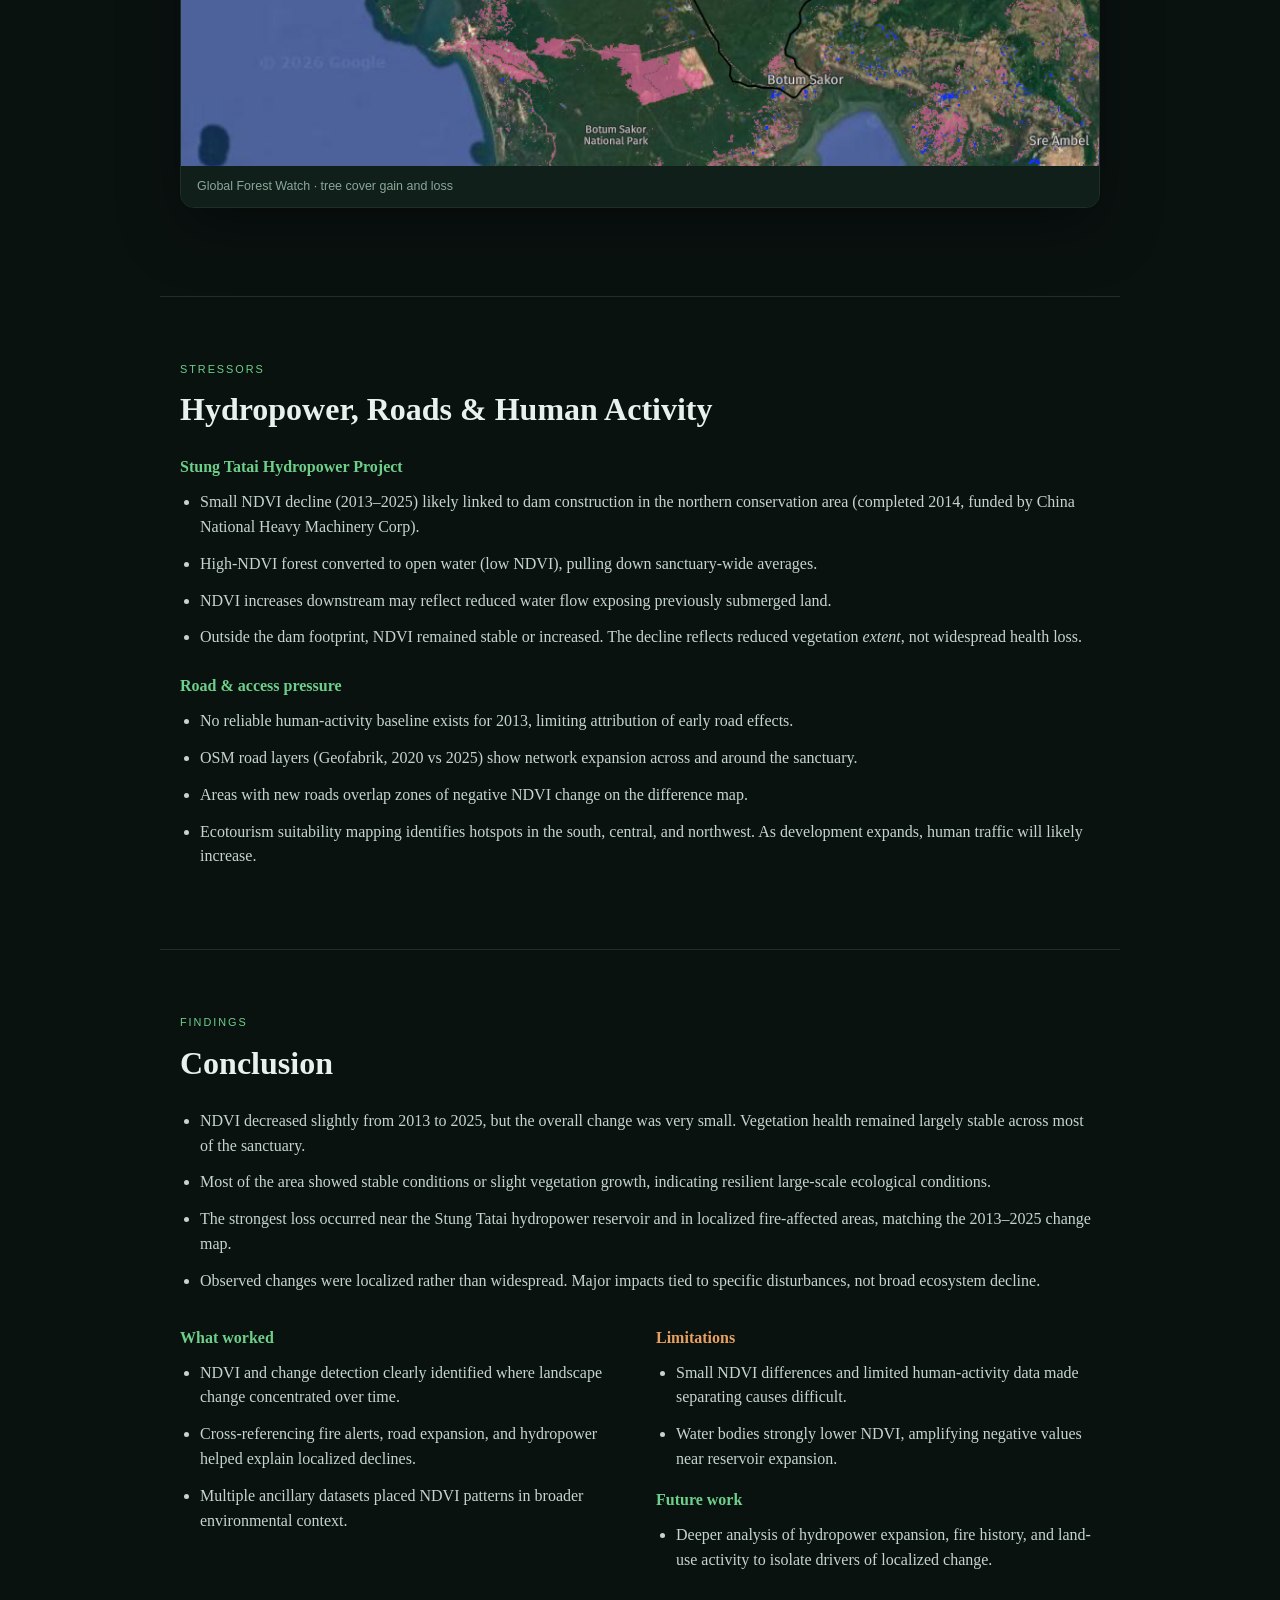
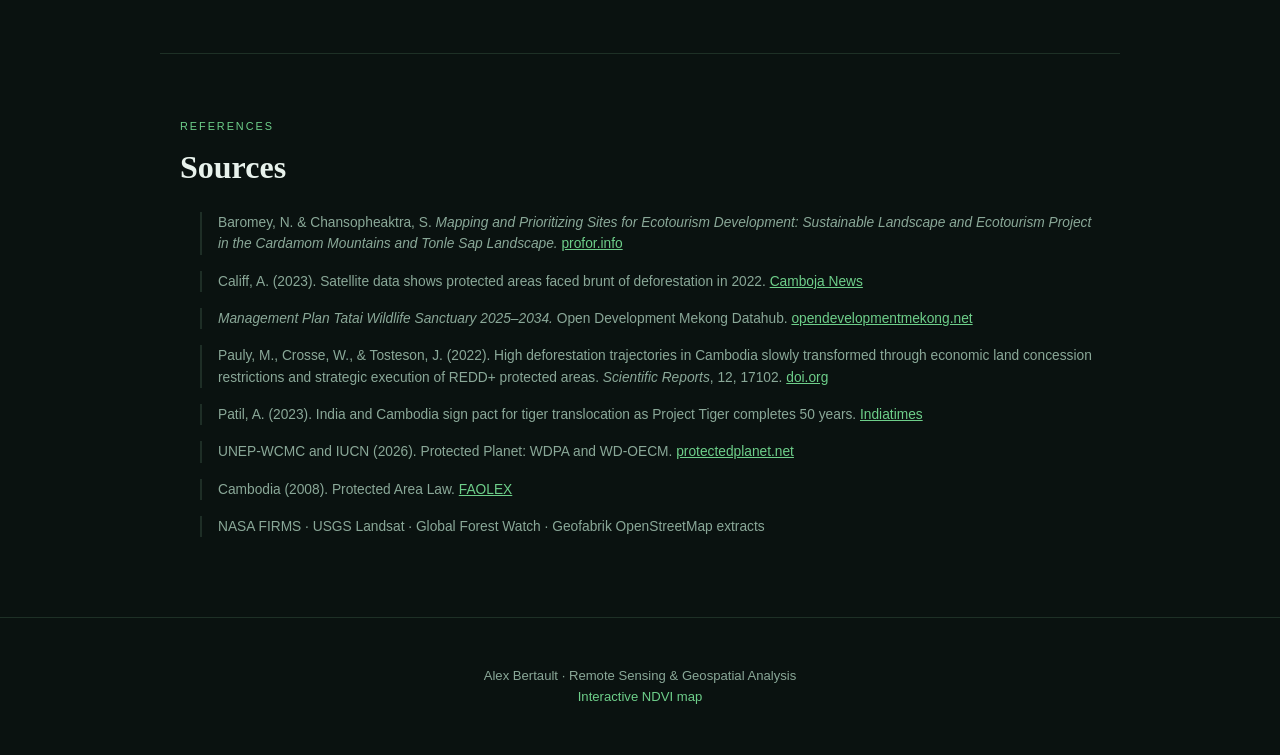
==== commit ac1a709b: "Polish README into a clean outward-facing project showcase. Tighten copy, cut meta repo chatter, and" ====
--- a/docs/index.html
+++ b/docs/index.html
@@ -63,8 +63,8 @@
     <p>
       Cambodia has expanded protected areas significantly since the 1990s as part of broader
       biodiversity conservation efforts. Despite legal protection, many conservation areas continue
-      to face pressure from logging, land concessions, infrastructure projects, and fires — a
-      tension between formal protection and ongoing development that frames any analysis of
+      to face pressure from logging, land concessions, infrastructure projects, and fires. That
+      tension between formal protection and ongoing development frames any analysis of
       Tatai Wildlife Sanctuary.
     </p>
     <p>
@@ -83,16 +83,16 @@
     <h3 class="subhead accent" style="margin-top:2rem;">Protection zones</h3>
     <p>Cambodia applies four zone types within Tatai:</p>
     <ul>
-      <li><strong>Core Zone</strong> — 42,872 ha (~30%) · access heavily restricted</li>
-      <li><strong>Conservation Zone</strong> — 54,045 ha (~37%) · no exploitation; limited public access</li>
-      <li><strong>Sustainable Use Zone</strong> — 18,558 ha (~13%) · regulated development and resource use</li>
-      <li><strong>Community Zone</strong> — 29,064 ha (~20%) · local resource use under a management plan</li>
+      <li><strong>Core Zone</strong> (42,872 ha, ~30%): access heavily restricted</li>
+      <li><strong>Conservation Zone</strong> (54,045 ha, ~37%): no exploitation; limited public access</li>
+      <li><strong>Sustainable Use Zone</strong> (18,558 ha, ~13%): regulated development and resource use</li>
+      <li><strong>Community Zone</strong> (29,064 ha, ~20%): local resource use under a management plan</li>
     </ul>
 
     <div class="timeline">
       <div class="timeline-item"><span class="year">2014</span><br /><span class="event">Stung Tatai Hydropower Dam completed</span></div>
       <div class="timeline-item"><span class="year">May 2016</span><br /><span class="event">TWS established via Sub-Decree No. 80</span></div>
-      <div class="timeline-item"><span class="year">2021</span><br /><span class="event">PADDD event — 64,500 acres removed from sanctuary boundaries</span></div>
+      <div class="timeline-item"><span class="year">2021</span><br /><span class="event">PADDD event: 64,500 acres removed from sanctuary boundaries</span></div>
       <div class="timeline-item"><span class="year">July 2023</span><br /><span class="event">Sanctuary size amended to 144,539 ha</span></div>
       <div class="timeline-item"><span class="year">2025</span><br /><span class="event">Management plan implemented through 2034</span></div>
     </div>
@@ -103,12 +103,12 @@
     <h2>Data &amp; Processing</h2>
     <ul>
       <li><strong>Study area:</strong> Tatai Wildlife Sanctuary, Koh Kong Province, southwestern Cambodia (Cardamom Mountains).</li>
-      <li><strong>Satellite data:</strong> Landsat 8/9 Collection 2 Level-1 imagery — December 2013, 2020, and 2025.</li>
+      <li><strong>Satellite data:</strong> Landsat 8/9 Collection 2 Level-1 imagery, December 2013, 2020, and 2025.</li>
       <li><strong>Seasonal control:</strong> Dry-season scenes selected to minimize cloud cover and seasonal vegetation variation.</li>
       <li><strong>NDVI:</strong> Calculated from Landsat multispectral bands to measure vegetation greenness.</li>
       <li><strong>Change detection:</strong> NDVI difference analysis (2013–2025) via ArcGIS Pro Raster Calculator.</li>
       <li><strong>Fire data:</strong> NASA FIRMS alerts (Aqua/Terra MODIS, 2015–2025) with Global Forest Watch forest-loss context.</li>
-      <li><strong>Roads:</strong> OpenStreetMap shapefiles via Geofabrik — 2020 vs 2025 network comparison.</li>
+      <li><strong>Roads:</strong> OpenStreetMap shapefiles via Geofabrik, 2020 vs 2025 network comparison.</li>
     </ul>
     <p class="tags">
       <span class="tag">Landsat 8/9</span>
@@ -143,7 +143,6 @@
       <h3>Interactive comparison</h3>
       <p>
         <a href="swipe.html" style="color:var(--accent);">Open the NDVI swipe map →</a>
-        · static HTML, no backend · works via GitHub Pages on <code>/docs</code>
       </p>
     </div>
 
@@ -193,7 +192,7 @@
       <div class="stat"><div class="k">Total tree cover loss</div><div class="v">3.2 kha</div></div>
     </div>
     <p>
-      NASA FIRMS data (2015–2025) yielded 285 fire alerts from Aqua and Terra MODIS — not all
+      NASA FIRMS data (2015–2025) yielded 285 fire alerts from Aqua and Terra MODIS, not all
       confirmed as active fires. Global Forest Watch analysis shows 150 ha of forest loss from
       fire between 2016 and 2024, compared with 41 ha between 2005 and 2015. Total tree cover loss
       across both periods was 3.2 kha; fires accounted for a fraction of total loss but appear to
@@ -201,8 +200,8 @@
     </p>
     <p>
       Although not every alert represents confirmed fire damage, several alert clusters align with
-      areas of lower vegetation vigor on the NDVI map. After 2015, alert counts dropped — potentially
-      reflecting protected-area status — yet recent fires may have had greater per-event impact. One
+      areas of lower vegetation vigor on the NDVI map. After 2015, alert counts dropped, potentially
+      reflecting protected-area status, yet recent fires may have had greater per-event impact. One
       hypothesis: increasingly extreme wet/dry seasons under climate change may make forests more
       fire-prone even as alert frequency declines.
     </p>
@@ -221,7 +220,7 @@
       <li>Small NDVI decline (2013–2025) likely linked to dam construction in the northern conservation area (completed 2014, funded by China National Heavy Machinery Corp).</li>
       <li>High-NDVI forest converted to open water (low NDVI), pulling down sanctuary-wide averages.</li>
       <li>NDVI increases downstream may reflect reduced water flow exposing previously submerged land.</li>
-      <li>Outside the dam footprint, NDVI remained stable or increased — decline reflects reduced vegetation <em>extent</em>, not widespread health loss.</li>
+      <li>Outside the dam footprint, NDVI remained stable or increased. The decline reflects reduced vegetation <em>extent</em>, not widespread health loss.</li>
     </ul>
 
     <h3 class="subhead accent" style="margin-top:1.5rem;">Road &amp; access pressure</h3>
@@ -229,7 +228,7 @@
       <li>No reliable human-activity baseline exists for 2013, limiting attribution of early road effects.</li>
       <li>OSM road layers (Geofabrik, 2020 vs 2025) show network expansion across and around the sanctuary.</li>
       <li>Areas with new roads overlap zones of negative NDVI change on the difference map.</li>
-      <li>Ecotourism suitability mapping identifies hotspots in the south, central, and northwest — as development expands, human traffic will likely increase.</li>
+      <li>Ecotourism suitability mapping identifies hotspots in the south, central, and northwest. As development expands, human traffic will likely increase.</li>
     </ul>
   </section>
 
@@ -237,10 +236,10 @@
     <div class="section-label">Findings</div>
     <h2>Conclusion</h2>
     <ul>
-      <li>NDVI decreased slightly from 2013 to 2025, but the overall change was very small — vegetation health remained largely stable across most of the sanctuary.</li>
+      <li>NDVI decreased slightly from 2013 to 2025, but the overall change was very small. Vegetation health remained largely stable across most of the sanctuary.</li>
       <li>Most of the area showed stable conditions or slight vegetation growth, indicating resilient large-scale ecological conditions.</li>
       <li>The strongest loss occurred near the Stung Tatai hydropower reservoir and in localized fire-affected areas, matching the 2013–2025 change map.</li>
-      <li>Observed changes were localized rather than widespread — major impacts tied to specific disturbances, not broad ecosystem decline.</li>
+      <li>Observed changes were localized rather than widespread. Major impacts tied to specific disturbances, not broad ecosystem decline.</li>
     </ul>
 
     <div class="split" style="margin-top:2rem;">
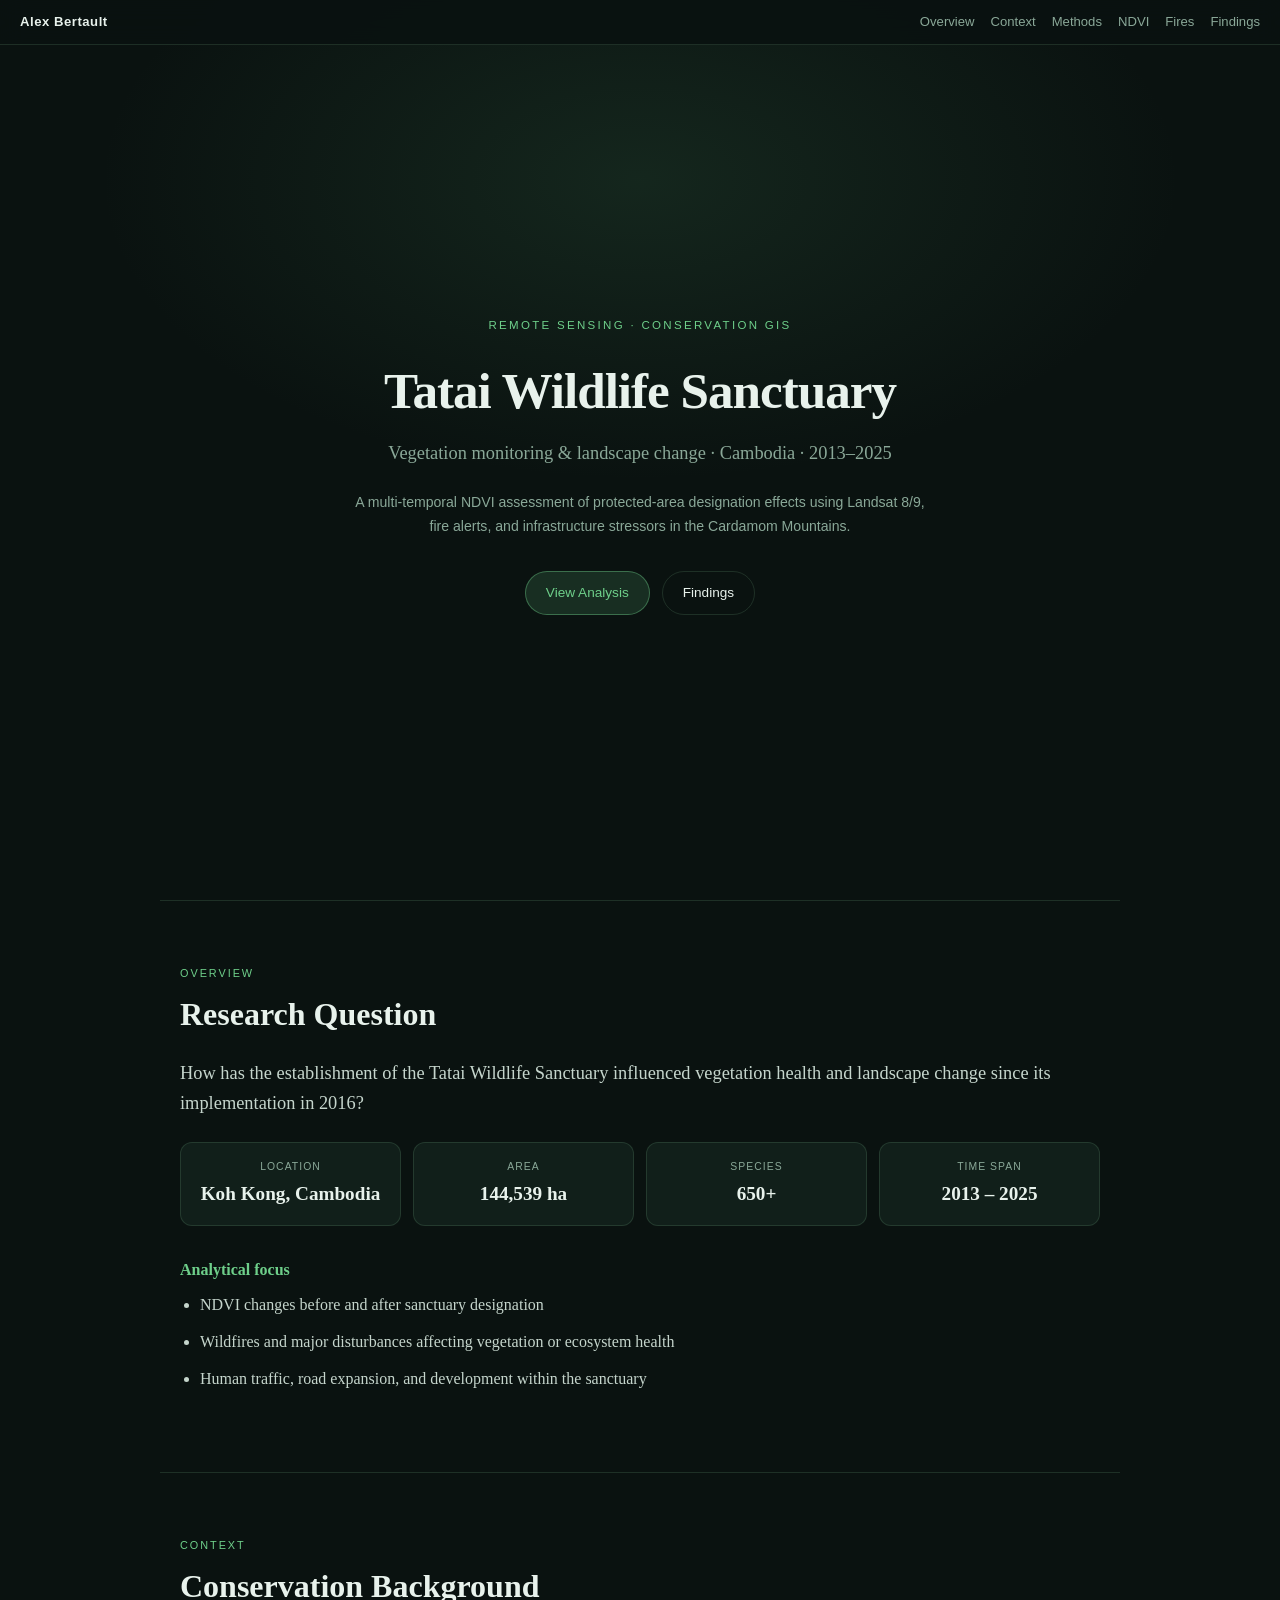
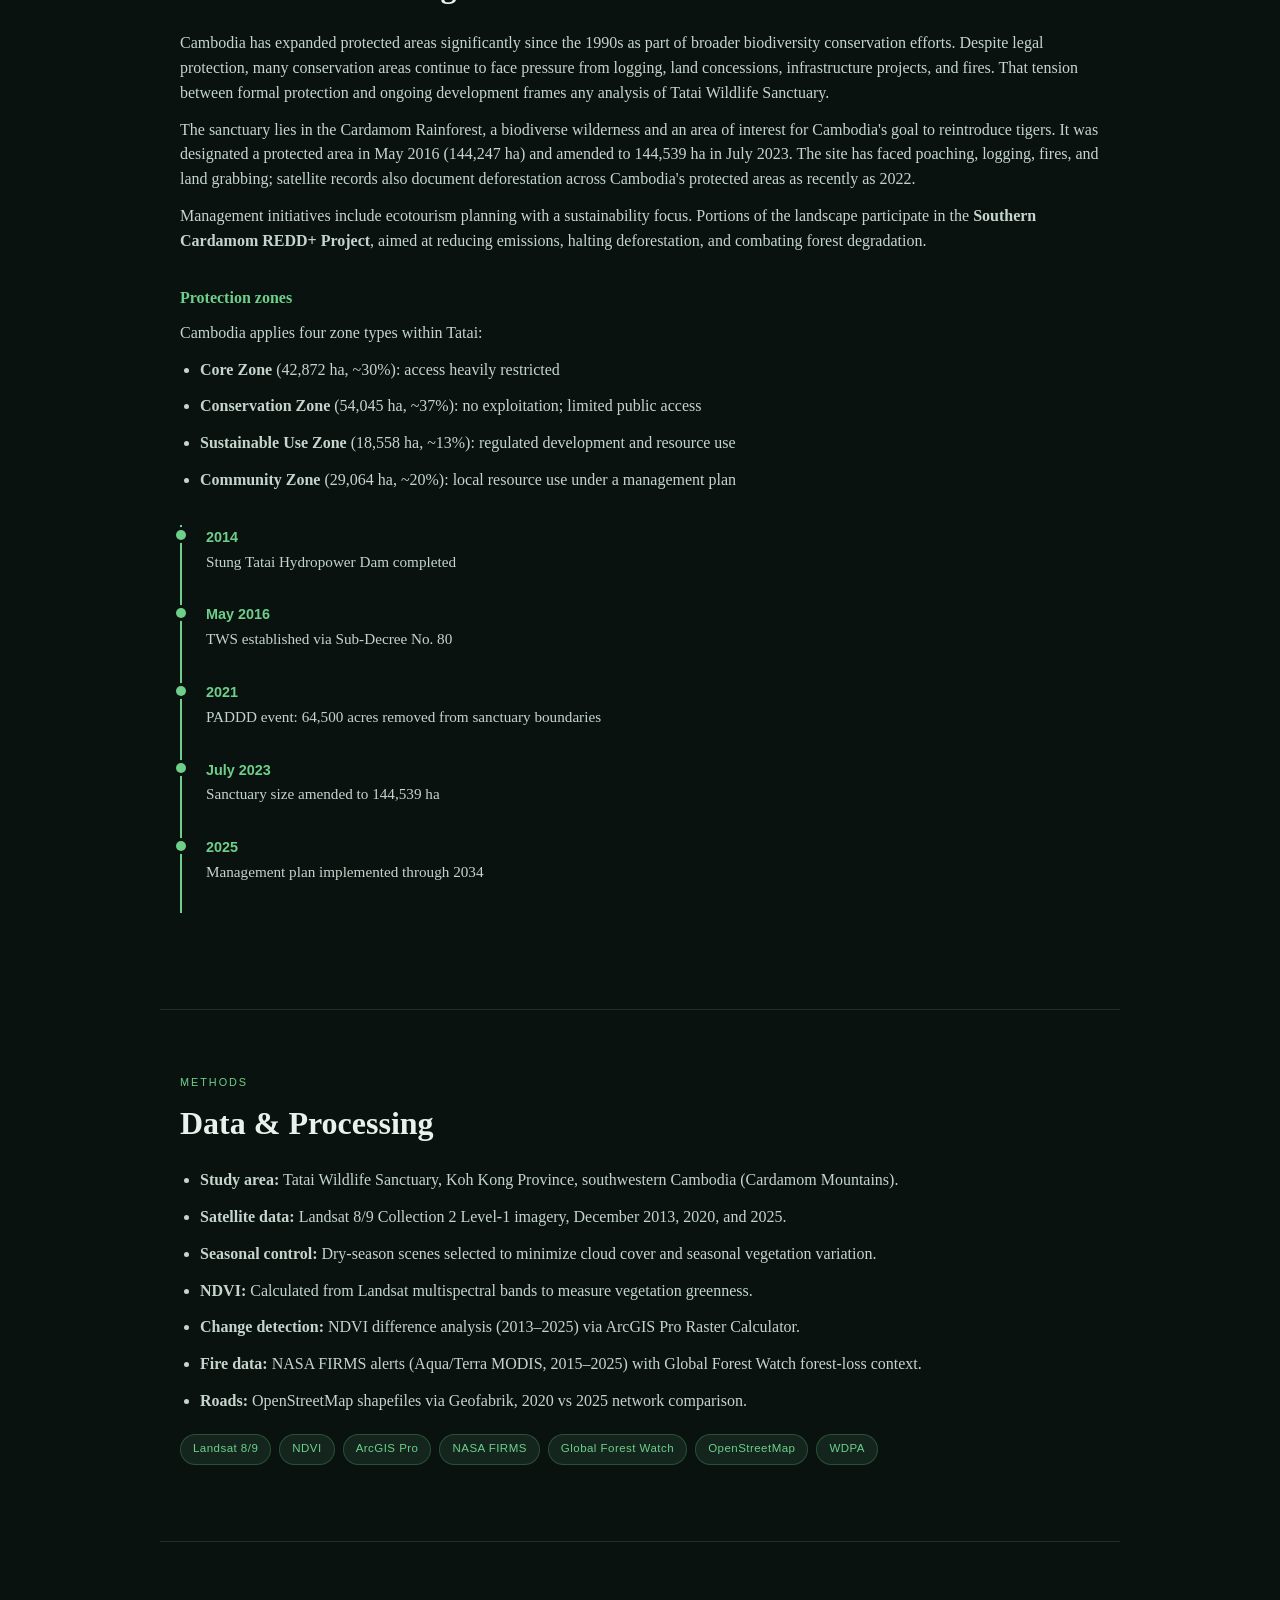
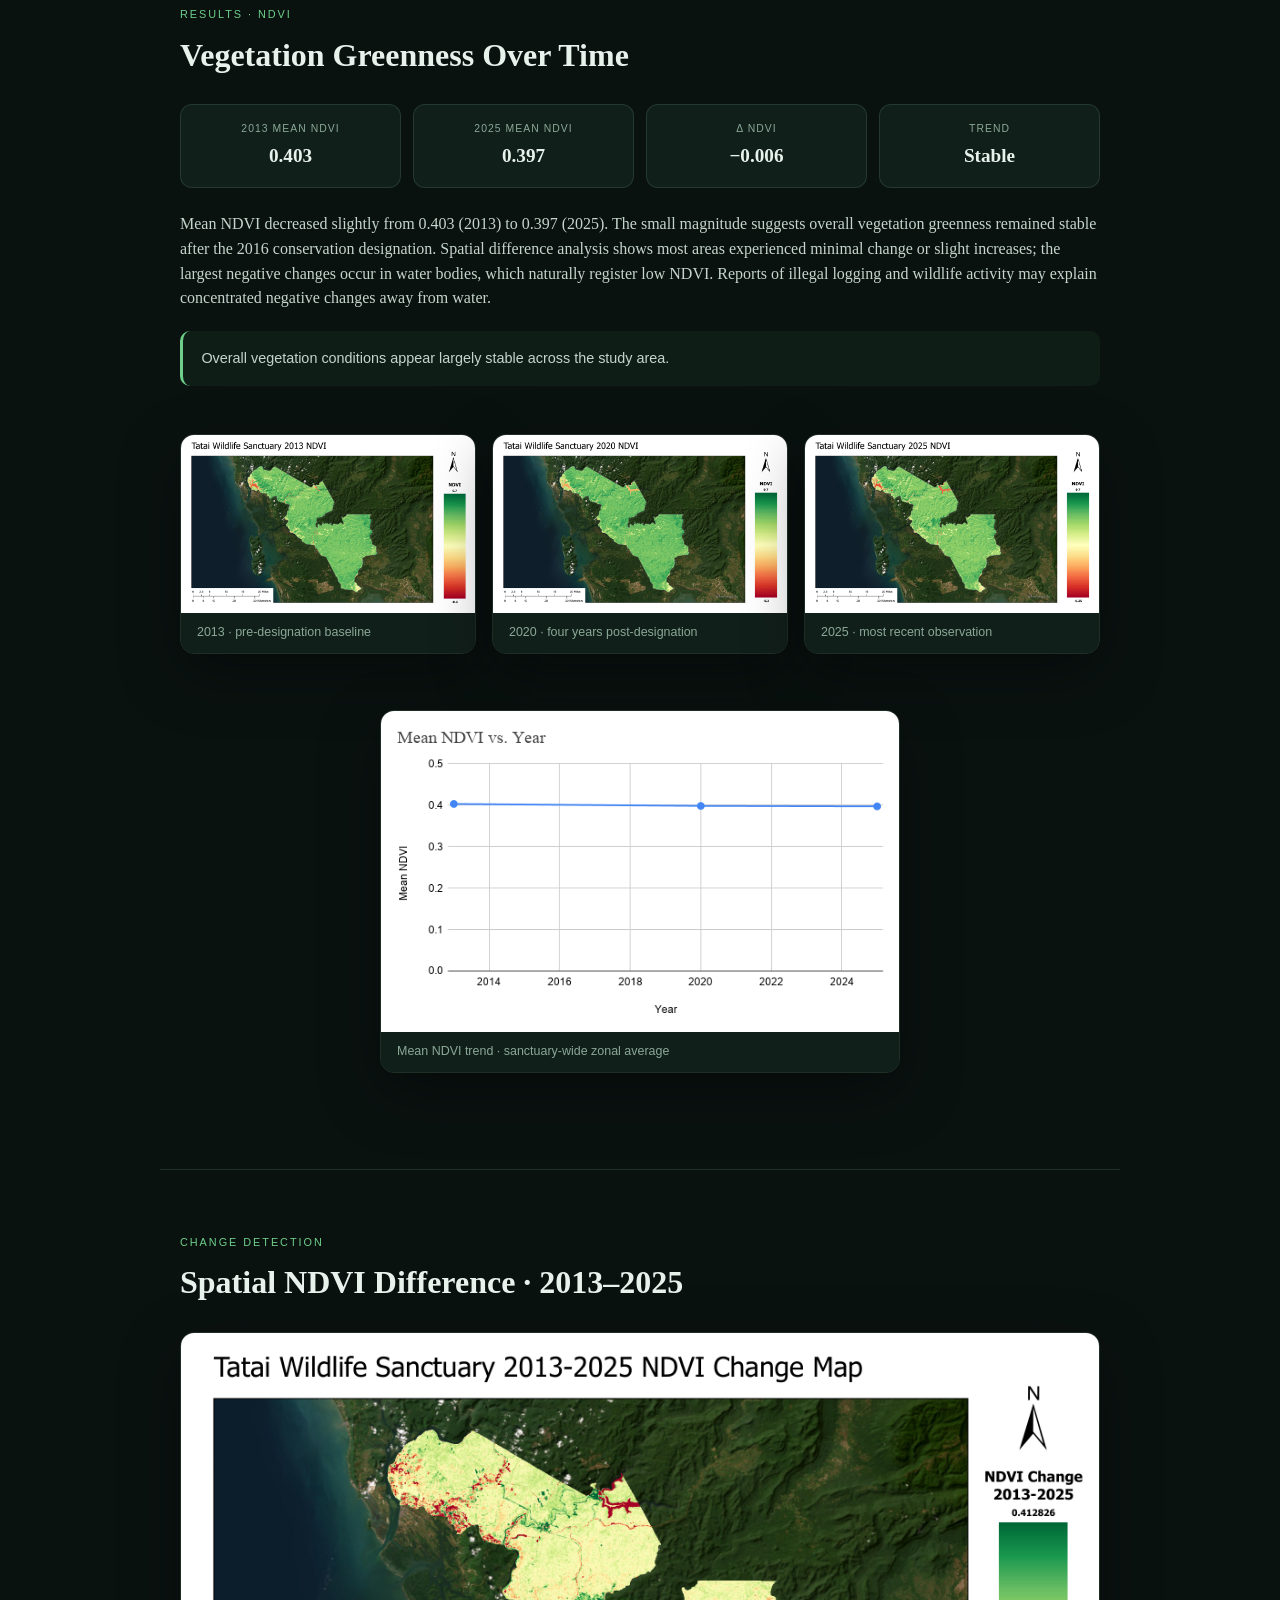
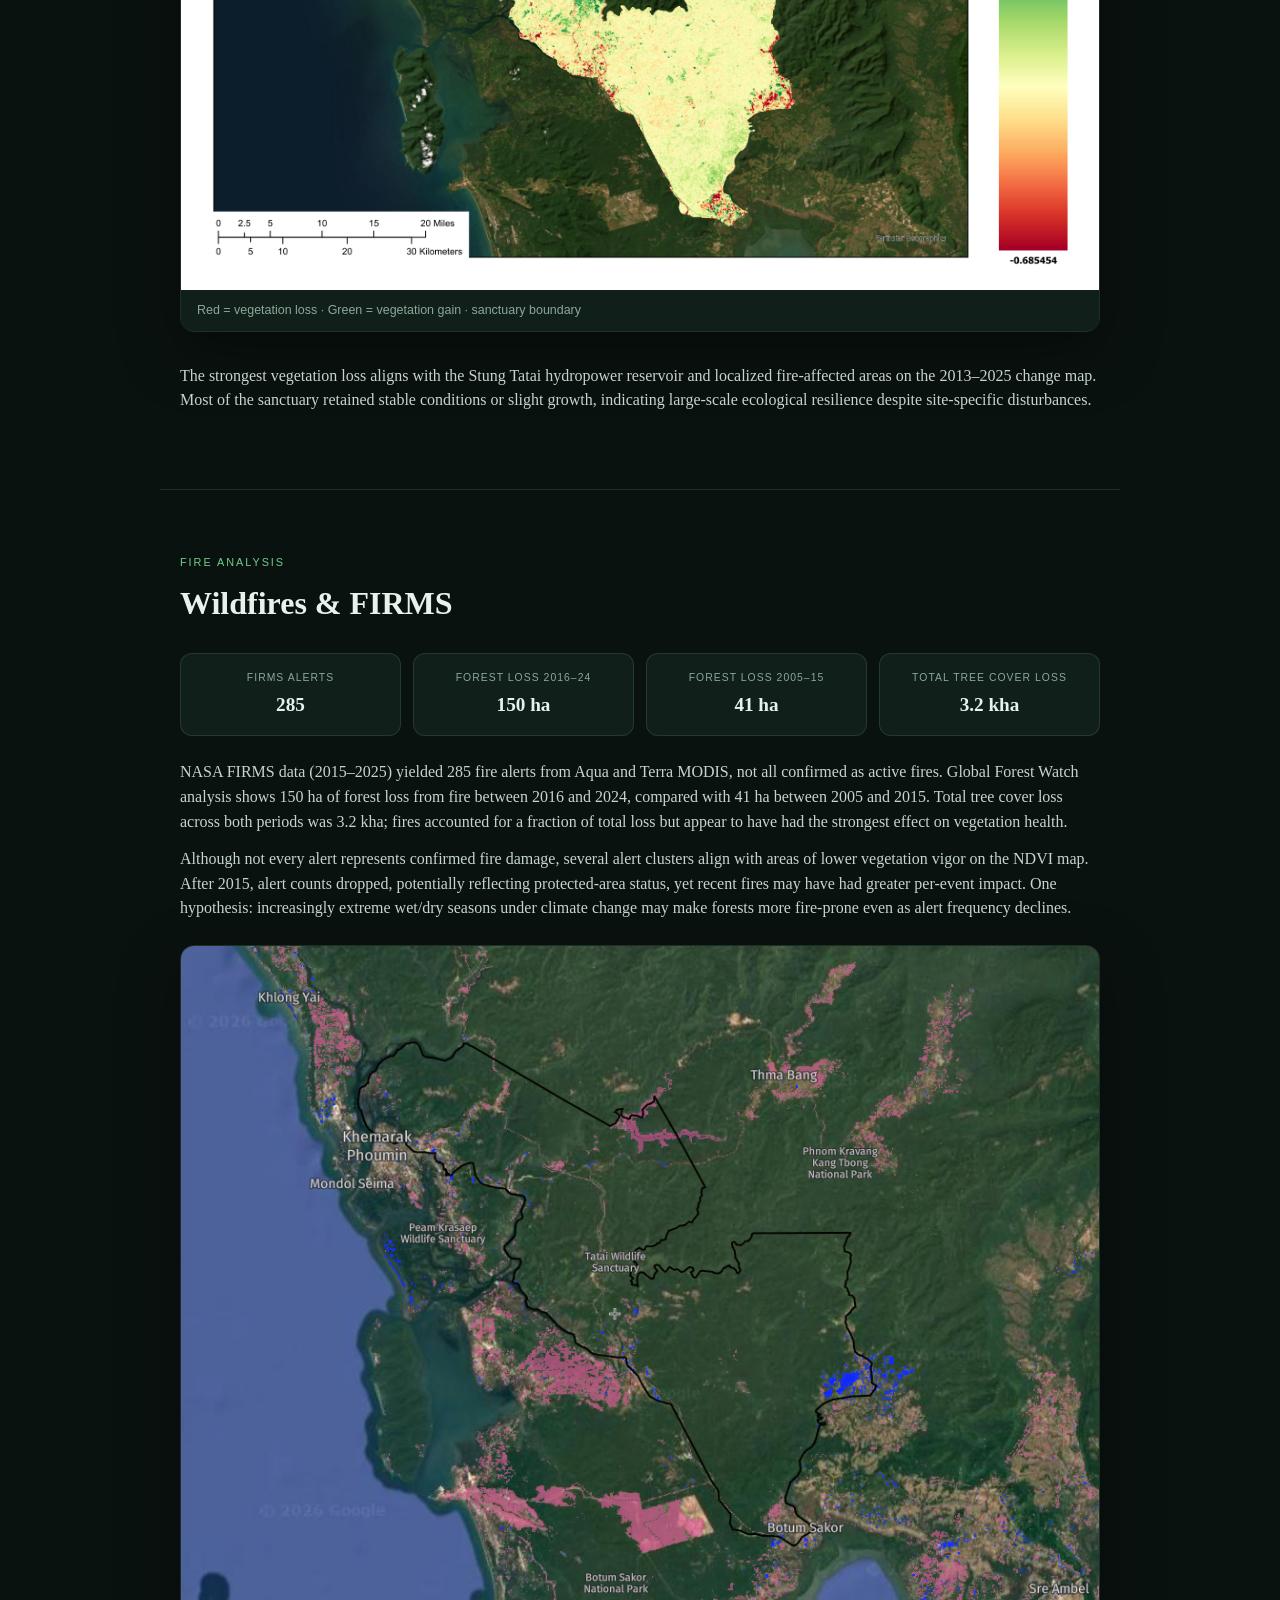
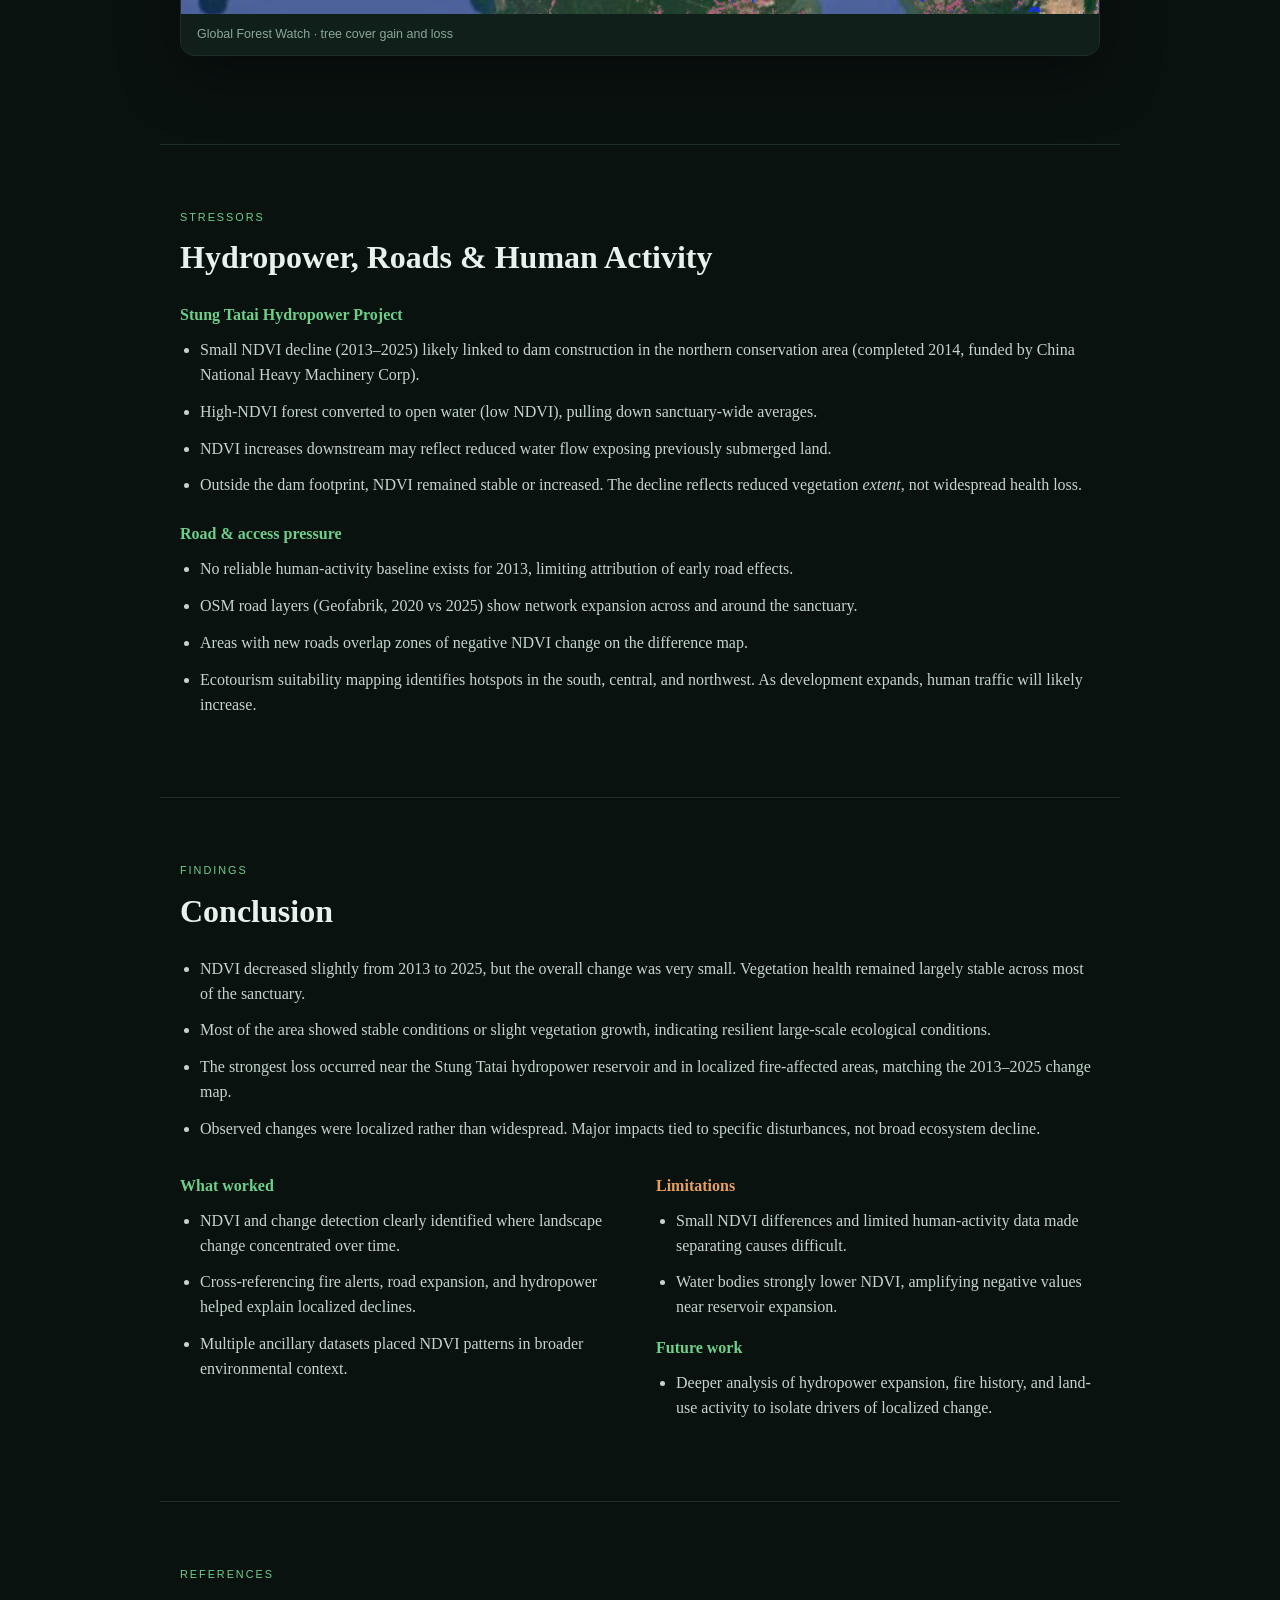
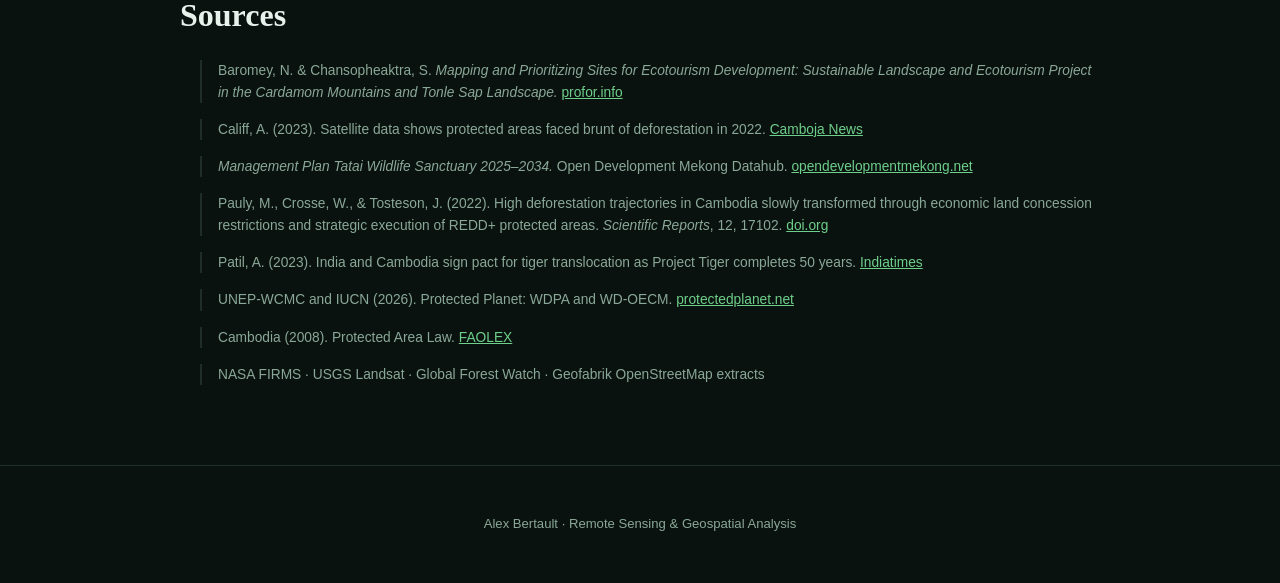
==== commit db1f86fe: "Drop broken swipe map and keep the README static. GitHub cannot run HTML from a repo file link, so t" ====
--- a/docs/index.html
+++ b/docs/index.html
@@ -18,7 +18,6 @@
       <a href="#ndvi">NDVI</a>
       <a href="#fires">Fires</a>
       <a href="#findings">Findings</a>
-      <a href="swipe.html">Swipe Map</a>
     </div>
   </nav>
 
@@ -32,7 +31,7 @@
     </p>
     <div class="cta">
       <a class="btn primary" href="#ndvi">View Analysis</a>
-      <a class="btn" href="swipe.html">Interactive Map</a>
+      <a class="btn" href="#findings">Findings</a>
     </div>
   </header>
 
@@ -138,13 +137,6 @@
       illegal logging and wildlife activity may explain concentrated negative changes away from water.
     </p>
     <p class="callout">Overall vegetation conditions appear largely stable across the study area.</p>
-
-    <div class="swipe-embed">
-      <h3>Interactive comparison</h3>
-      <p>
-        <a href="swipe.html" style="color:var(--accent);">Open the NDVI swipe map →</a>
-      </p>
-    </div>
 
     <div class="figure-grid three">
       <figure class="figure">
@@ -302,8 +294,7 @@
   </section>
 
   <footer>
-    Alex Bertault · Remote Sensing &amp; Geospatial Analysis<br />
-    <a href="swipe.html">Interactive NDVI map</a>
+    Alex Bertault · Remote Sensing &amp; Geospatial Analysis
   </footer>
 </body>
 </html>
